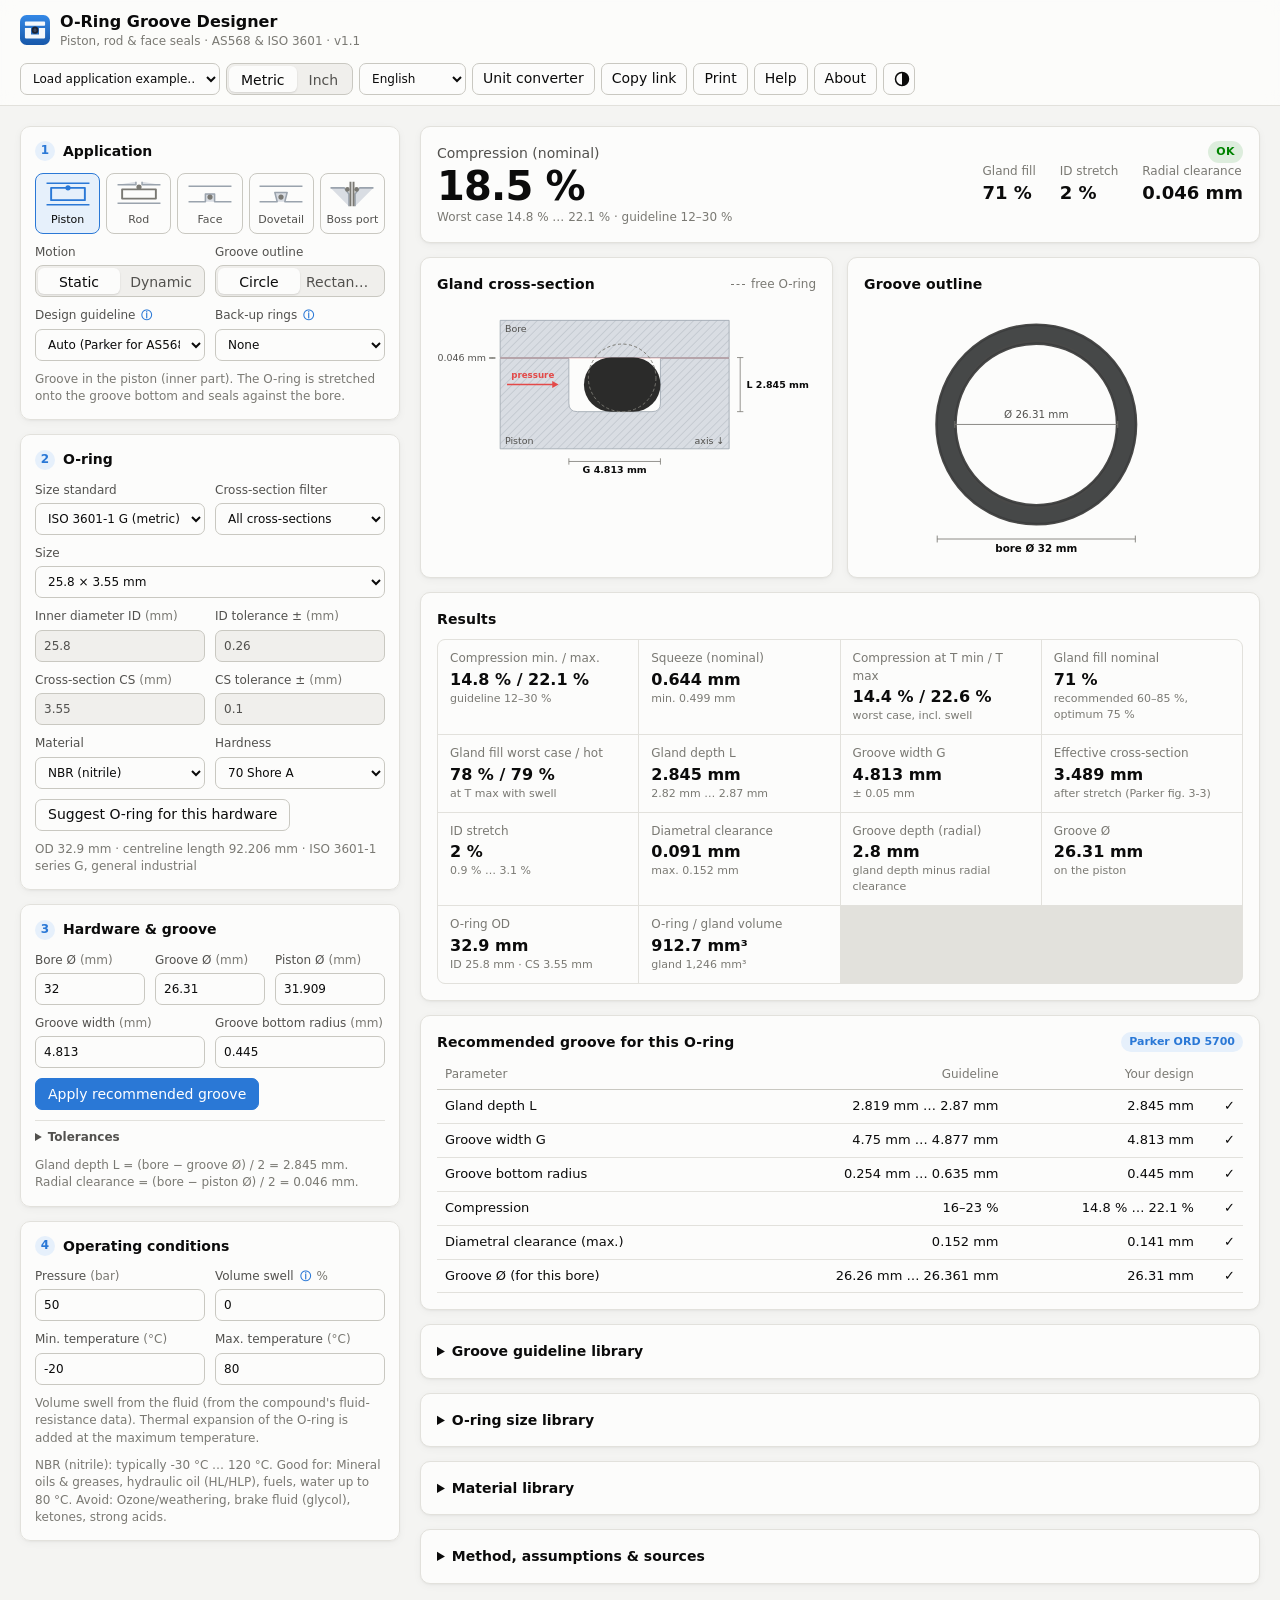
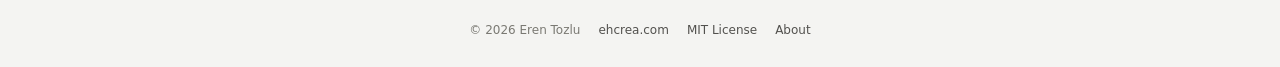
==== index.html @ 5b34cec0 "v1.1: dovetail grooves, boss ports, application examples, help - Dovetail grooves (circle or rounded" ====
<!doctype html>
<html lang="en">
<head>
  <meta charset="utf-8">
  <meta name="viewport" content="width=device-width, initial-scale=1">
  <title>O-Ring Groove Designer</title>
  <meta name="description" content="Design and check O-ring grooves (glands) for piston, rod and face seals: compression, gland fill, stretch and extrusion gap, with AS568 and ISO 3601 sizes and Parker / ERIKS public guidelines.">
  <link rel="icon" href="icons/favicon.svg" type="image/svg+xml">
  <link rel="icon" href="icons/favicon-32.png" sizes="32x32" type="image/png">
  <link rel="icon" href="icons/favicon-16.png" sizes="16x16" type="image/png">
  <link rel="apple-touch-icon" href="icons/apple-touch-icon.png" sizes="180x180">
  <link rel="manifest" href="manifest.webmanifest">
  <meta name="apple-mobile-web-app-capable" content="yes">
  <meta name="mobile-web-app-capable" content="yes">
  <meta name="apple-mobile-web-app-title" content="O-Ring">
  <meta name="apple-mobile-web-app-status-bar-style" content="default">
  <meta name="theme-color" content="#f4f4f2" media="(prefers-color-scheme: light)">
  <meta name="theme-color" content="#111110" media="(prefers-color-scheme: dark)">
  <link rel="stylesheet" href="css/style.css?v=19">
  <script>
    // Apply the saved theme before first paint to avoid a flash.
    try { const t = localStorage.getItem('oring.theme'); if (t === 'light' || t === 'dark') document.documentElement.setAttribute('data-theme', t); } catch (e) { /* storage unavailable */ }
  </script>
</head>
<body>
  <header class="topbar">
    <div class="brand">
      <img class="logo" src="icons/favicon.svg" alt="" width="30" height="30">
      <div>
        <h1>O-Ring Groove Designer</h1>
        <p class="subtitle">Piston, rod &amp; face seals · AS568 &amp; ISO 3601 · v1.1</p>
      </div>
    </div>
    <div class="toolbar">
      <label class="preset">
        <span class="sr-only">Application example</span>
        <select id="preset" aria-label="Application example">
          <option value="">Load application example…</option>
        </select>
      </label>
      <div class="seg" role="radiogroup" aria-label="Unit system" id="units">
        <button type="button" role="radio" data-units="SI" aria-checked="true">Metric</button>
        <button type="button" role="radio" data-units="IMP" aria-checked="false">Inch</button>
      </div>
      <label class="lang">
        <span class="sr-only">Language</span>
        <select id="lang" aria-label="Language"></select>
      </label>
      <button type="button" class="btn" id="converter-open" title="Open the unit converter">Unit converter</button>
      <button type="button" class="btn" id="share" title="Copy a link containing this design">Copy link</button>
      <button type="button" class="btn" id="print" title="Print this page">Print</button>
      <button type="button" class="btn" id="help-open" title="How to use this calculator">Help</button>
      <button type="button" class="btn" id="about-open" title="About this calculator">About</button>
      <button type="button" class="btn btn-icon" id="theme" title="Toggle light/dark theme" aria-label="Toggle theme">
        <svg width="16" height="16" viewBox="0 0 16 16" aria-hidden="true"><circle cx="8" cy="8" r="6.5" fill="none" stroke="currentColor" stroke-width="1.5"></circle><path d="M8 1.5a6.5 6.5 0 0 1 0 13z" fill="currentColor"></path></svg>
      </button>
    </div>
  </header>

  <main class="layout">
    <!-- ================= INPUTS ================= -->
    <form class="inputs" id="form" autocomplete="off" novalidate>
      <fieldset>
        <legend><span class="step">1</span>Application</legend>
        <div class="layout-picker five" role="radiogroup" aria-label="Seal type" id="type-picker">
          <button type="button" role="radio" data-type="piston" aria-checked="true">
            <svg viewBox="0 0 60 36" aria-hidden="true"><path class="metal" d="M2 4H58M2 32H58"/><path d="M8 10H52V26H8Z"/><circle class="ring" cx="30" cy="10" r="3.4"/></svg>
            <span>Piston</span>
          </button>
          <button type="button" role="radio" data-type="rod" aria-checked="false">
            <svg viewBox="0 0 60 36" aria-hidden="true"><path class="metal" d="M2 6H26V2M34 2V6H58M2 30H58"/><path d="M8 12H52V24H8Z"/><circle class="ring" cx="30" cy="9" r="3.4"/></svg>
            <span>Rod</span>
          </button>
          <button type="button" role="radio" data-type="face" aria-checked="false">
            <svg viewBox="0 0 60 36" aria-hidden="true"><path class="metal" d="M2 8H58M2 28H24V18H36V28H58"/><circle class="ring" cx="30" cy="22" r="3.4"/></svg>
            <span>Face</span>
          </button>
          <button type="button" role="radio" data-type="dovetail" aria-checked="false">
            <svg viewBox="0 0 60 36" aria-hidden="true"><path class="metal" d="M2 8H58M2 28H25L22 16H38L35 28H58"/><circle class="ring" cx="30" cy="22" r="3.4"/></svg>
            <span>Dovetail</span>
          </button>
          <button type="button" role="radio" data-type="boss" aria-checked="false">
            <svg viewBox="0 0 60 36" aria-hidden="true"><path class="metal" d="M2 10H20L26 18V34M58 10H40L34 18V34"/><path d="M28 2V34M32 2V34"/><circle class="ring" cx="24" cy="12" r="3"/><circle class="ring" cx="36" cy="12" r="3"/></svg>
            <span>Boss port</span>
          </button>
        </div>
        <div class="grid2">
          <div data-show="radial">
            <div class="mini-label">Motion</div>
            <div class="seg seg-wide" role="radiogroup" aria-label="Motion" id="motion">
              <button type="button" role="radio" data-motion="static" aria-checked="true">Static</button>
              <button type="button" role="radio" data-motion="dynamic" aria-checked="false">Dynamic</button>
            </div>
          </div>
          <div data-show="face">
            <div class="mini-label">Pressure from</div>
            <div class="seg seg-wide" role="radiogroup" aria-label="Pressure direction" id="pdir">
              <button type="button" role="radio" data-pdir="internal" aria-checked="true">Inside</button>
              <button type="button" role="radio" data-pdir="external" aria-checked="false">Outside</button>
            </div>
          </div>
          <div data-show="radial face dovetail">
            <div class="mini-label">Groove outline</div>
            <div class="seg seg-wide" role="radiogroup" aria-label="Groove outline" id="shape">
              <button type="button" role="radio" data-shape="circle" aria-checked="true">Circle</button>
              <button type="button" role="radio" data-shape="rect" aria-checked="false">Rectangle (R)</button>
            </div>
          </div>
        </div>
        <div class="grid2" data-show="radial face dovetail">
          <label><span class="lt">Design guideline <span class="tip" tabindex="0" title="Auto uses Parker's inch tables for AS568 cross-sections and ERIKS' metric tables for other cross-sections.">ⓘ</span></span>
            <select data-key="source">
              <option value="auto">Auto (Parker for AS568, ERIKS for metric)</option>
              <option value="parker">Parker (ORD 5700)</option>
              <option value="eriks">ERIKS (technical handbook)</option>
            </select>
          </label>
          <label data-show="face">Medium
            <select data-key="medium">
              <option value="liquid">Liquid</option>
              <option value="gas">Gas / vacuum</option>
            </select>
          </label>
          <label data-show="radial"><span class="lt">Back-up rings <span class="tip" tabindex="0" title="Hard rings (PTFE or 90 Shore A) beside the O-ring that close the extrusion gap. Needed at high pressure; they make the groove wider.">ⓘ</span></span>
            <select data-key="backups" data-q="int">
              <option value="0">None</option>
              <option value="1">One</option>
              <option value="2">Two</option>
            </select>
          </label>
        </div>
        <p class="hint" id="type-hint"></p>
      </fieldset>

      <fieldset>
        <legend><span class="step">2</span>O-ring</legend>
        <div class="grid2">
          <label>Size standard
            <select data-key="series" id="series">
              <option value="AS568">AS568 (inch)</option>
              <option value="ISO3601">ISO 3601-1 G (metric)</option>
              <option value="BOSS">AS568 boss seals (-9xx)</option>
              <option value="custom">Custom size</option>
            </select>
          </label>
          <label data-show="standard">Cross-section filter
            <select id="cs-filter"></select>
          </label>
        </div>
        <label data-show="standard">Size
          <select id="size"></select>
        </label>
        <div class="grid2">
          <label>Inner diameter ID <span class="u" data-unit="length"></span><input type="number" step="any" min="0" data-ring="id" data-q="length"></label>
          <label>ID tolerance ± <span class="u" data-unit="length"></span><input type="number" step="any" min="0" data-ring="idTol" data-q="length"></label>
          <label>Cross-section CS <span class="u" data-unit="length"></span><input type="number" step="any" min="0" data-ring="cs" data-q="length"></label>
          <label>CS tolerance ± <span class="u" data-unit="length"></span><input type="number" step="any" min="0" data-ring="csTol" data-q="length"></label>
        </div>
        <div class="grid2">
          <label>Material
            <select data-key="material" id="material"></select>
          </label>
          <label>Hardness
            <select data-key="hardness" data-q="int">
              <option value="70">70 Shore A</option>
              <option value="75">75 Shore A</option>
              <option value="80">80 Shore A</option>
              <option value="90">90 Shore A</option>
            </select>
          </label>
        </div>
        <button type="button" class="btn" id="suggest" data-show="radial face dovetail" title="Pick the standard O-ring that best fits the main hardware dimension, then size the groove for it">Suggest O-ring for this hardware</button>
        <p class="hint" id="ring-hint"></p>
      </fieldset>

      <fieldset>
        <legend><span class="step">3</span>Hardware &amp; groove</legend>
        <div class="grid3" data-show="piston-circle">
          <label>Bore Ø <span class="u" data-unit="length"></span><input type="number" step="any" min="0" data-key="A" data-q="length"></label>
          <label>Groove Ø <span class="u" data-unit="length"></span><input type="number" step="any" min="0" data-key="B1" data-q="length"></label>
          <label>Piston Ø <span class="u" data-unit="length"></span><input type="number" step="any" min="0" data-key="C" data-q="length"></label>
        </div>
        <div class="grid3" data-show="rod-circle">
          <label>Rod Ø <span class="u" data-unit="length"></span><input type="number" step="any" min="0" data-key="B" data-q="length"></label>
          <label>Groove Ø <span class="u" data-unit="length"></span><input type="number" step="any" min="0" data-key="A1" data-q="length"></label>
          <label>Housing bore Ø <span class="u" data-unit="length"></span><input type="number" step="any" min="0" data-key="D" data-q="length"></label>
        </div>
        <div data-show="radial-rect">
          <div class="grid3">
            <label><span id="contour-label">Bore length</span> <span class="u" data-unit="length"></span><input type="number" step="any" min="0" data-key="Lc" data-q="length"></label>
            <label><span id="contour-label-w">Bore width</span> <span class="u" data-unit="length"></span><input type="number" step="any" min="0" data-key="Wc" data-q="length"></label>
            <label>Corner radius <span class="u" data-unit="length"></span><input type="number" step="any" min="0" data-key="Rc" data-q="length"></label>
          </div>
          <div class="grid2">
            <label>Gland depth <span class="u" data-unit="length"></span><input type="number" step="any" min="0" data-key="depth" data-q="length"></label>
            <label>Diametral clearance <span class="u" data-unit="length"></span><input type="number" step="any" min="0" data-key="E" data-q="length"></label>
          </div>
        </div>
        <div data-show="dovetail">
          <div class="grid3" data-show="dovetail-circle">
            <label>Groove mean Ø <span class="u" data-unit="length"></span><input type="number" step="any" min="0" data-key="Dm" data-q="length"></label>
          </div>
          <div class="grid3" data-show="dovetail-rect">
            <label>Centreline length <span class="u" data-unit="length"></span><input type="number" step="any" min="0" data-key="Lm" data-q="length"></label>
            <label>Centreline width <span class="u" data-unit="length"></span><input type="number" step="any" min="0" data-key="Wm" data-q="length"></label>
            <label>Centreline corner radius <span class="u" data-unit="length"></span><input type="number" step="any" min="0" data-key="Rm" data-q="length"></label>
          </div>
          <div class="grid2">
            <label><span class="lt">Undercut angle <span class="tip" tabindex="0" title="Side wall angle measured from the vertical. Parker uses 24° (walls at 66° to the groove bottom); ERIKS lists 23–32° depending on the cross-section.">ⓘ</span></span> <span class="u">(°)</span><input type="number" step="any" min="0" max="45" data-key="angle" data-q="num"></label>
          </div>
        </div>
        <div data-show="boss">
          <div class="grid2">
            <label>Fitting undercut Ø F <span class="u" data-unit="length"></span><input type="number" step="any" min="0" data-key="F" data-q="length"></label>
          </div>
          <p class="hint">The O-ring sits on the undercut of the fitting and is squeezed into the conical seat of the port. Select the size by tube OD in the O-ring section; the port and fitting dimensions are listed in the results.</p>
        </div>
        <div data-show="axial">
          <div class="grid3" data-show="face-circle">
            <label>Groove outer Ø <span class="u" data-unit="length"></span><input type="number" step="any" min="0" data-key="Do" data-q="length"></label>
          </div>
          <div class="grid3" data-show="face-rect">
            <label>Outer length <span class="u" data-unit="length"></span><input type="number" step="any" min="0" data-key="Lo" data-q="length"></label>
            <label>Outer width <span class="u" data-unit="length"></span><input type="number" step="any" min="0" data-key="Wo" data-q="length"></label>
            <label>Outer corner radius <span class="u" data-unit="length"></span><input type="number" step="any" min="0" data-key="Ro" data-q="length"></label>
          </div>
          <div class="grid2">
            <label>Groove depth <span class="u" data-unit="length"></span><input type="number" step="any" min="0" data-key="h" data-q="length"></label>
            <label><span class="lt">Flange gap <span class="tip" tabindex="0" title="Gap between the flange faces after assembly. Keep 0 (metal-to-metal contact) where possible; any gap adds to the gland depth and is an extrusion path.">ⓘ</span></span> <span class="u" data-unit="length"></span><input type="number" step="any" min="0" data-key="gap" data-q="length"></label>
          </div>
        </div>
        <div class="grid2" data-show="radial face dovetail">
          <label><span id="g-label">Groove width</span> <span class="u" data-unit="length"></span><input type="number" step="any" min="0" data-key="G" data-q="length"></label>
          <label>Groove bottom radius <span class="u" data-unit="length"></span><input type="number" step="any" min="0" data-key="r" data-q="length"></label>
        </div>
        <button type="button" class="btn btn-primary" id="apply-rec" title="Set gland depth, groove width and clearance from the guideline for the selected O-ring">Apply recommended groove</button>
        <details class="sub" data-show="radial face dovetail">
          <summary>Tolerances</summary>
          <div class="grid3">
            <label>Diameters ± <span class="u" data-unit="length"></span><input type="number" step="any" min="0" data-key="tolD" data-q="length"></label>
            <label>Depth ± <span class="u" data-unit="length"></span><input type="number" step="any" min="0" data-key="tolH" data-q="length"></label>
            <label>Width ± <span class="u" data-unit="length"></span><input type="number" step="any" min="0" data-key="tolG" data-q="length"></label>
          </div>
          <label class="check" data-show="radial"><input type="checkbox" data-key="ecc"> Include full eccentricity (parts offset by the radial clearance) <span class="tip" tabindex="0" title="Without guide rings the inner part can shift to one side. Then the gland is deeper by the radial clearance on that side, which lowers the minimum compression.">ⓘ</span></label>
          <p class="hint">Each diameter of the gland is taken as nominal ± the diameter tolerance; the depth tolerance applies to the face groove depth and to rectangular radial glands.</p>
        </details>
        <p class="hint" id="hw-hint"></p>
      </fieldset>

      <fieldset>
        <legend><span class="step">4</span>Operating conditions</legend>
        <div class="grid2">
          <label>Pressure <span class="u" data-unit="pressure"></span><input type="number" step="any" min="0" data-key="pressure" data-q="pressure"></label>
          <label><span class="lt">Volume swell <span class="tip" tabindex="0" title="Change in O-ring volume from the fluid, from the compound's fluid-resistance data (e.g. +5 % in mineral oil). Negative values are shrinkage.">ⓘ</span></span> <span class="u">%</span><input type="number" step="any" data-key="swell" data-q="num"></label>
          <label>Min. temperature <span class="u" data-unit="temp"></span><input type="number" step="any" data-key="tMin" data-q="temp"></label>
          <label>Max. temperature <span class="u" data-unit="temp"></span><input type="number" step="any" data-key="tMax" data-q="temp"></label>
        </div>
        <p class="hint">Volume swell from the fluid (from the compound's fluid-resistance data). Thermal expansion of the O-ring is added at the maximum temperature.</p>
        <p class="hint" id="mat-hint"></p>
      </fieldset>
    </form>

    <!-- ================= RESULTS ================= -->
    <section class="results" aria-live="polite">
      <div class="card hero" id="hero">
        <div class="hero-main">
          <div class="hero-label" id="hero-label">Compression (nominal)</div>
          <div class="hero-value" id="hero-value">—</div>
          <div class="hero-sub" id="hero-sub"></div>
        </div>
        <dl class="hero-side" id="hero-side"></dl>
        <div class="status-chip" id="status-chip"></div>
      </div>

      <div class="card issues" id="issues" hidden></div>

      <div class="grid-cards">
        <div class="card">
          <div class="card-head"><h2>Gland cross-section</h2><span class="legend-key"><i class="k-free"></i>free O-ring</span></div>
          <div class="drawing" id="section"></div>
        </div>
        <div class="card" id="plan-card">
          <div class="card-head"><h2>Groove outline</h2></div>
          <div class="drawing" id="plan"></div>
        </div>
      </div>

      <div class="card">
        <h2>Results</h2>
        <div class="metrics" id="metrics"></div>
      </div>

      <div class="card">
        <div class="card-head">
          <h2 id="rec-title">Recommended groove for this O-ring</h2>
          <span class="badge" id="rec-source"></span>
        </div>
        <div class="table-wrap" id="rec-table"></div>
      </div>

      <details class="card lib" id="lib-guide">
        <summary>Groove guideline library</summary>
        <p class="card-note" id="guide-note"></p>
        <div class="table-wrap" id="guide-table"></div>
      </details>

      <details class="card lib" id="lib-sizes">
        <summary>O-ring size library</summary>
        <div class="lib-tools">
          <select id="lib-series" aria-label="Size standard">
            <option value="AS568">AS568 (inch)</option>
            <option value="ISO3601">ISO 3601-1 G (metric)</option>
          </select>
          <input type="search" id="lib-search" placeholder="Search ID, CS or dash no." aria-label="Search sizes">
        </div>
        <p class="card-note">Click a row to use that O-ring.</p>
        <div class="table-wrap lib-scroll" id="size-table"></div>
      </details>

      <details class="card lib" id="lib-mat">
        <summary>Material library</summary>
        <p class="card-note">Typical values for general-purpose compounds. Always check the data sheet of the actual compound and its fluid compatibility.</p>
        <div class="table-wrap" id="mat-table"></div>
      </details>

      <details class="card notes">
        <summary>Method, assumptions &amp; sources</summary>
        <div class="notes-body" data-i18n-html="notes"></div>
      </details>
    </section>
  </main>

  <footer class="site-footer">
    <span>© 2026 Eren Tozlu</span>
    <a href="https://ehcrea.com" target="_blank" rel="noopener">ehcrea.com</a>
    <a href="https://github.com/ehcrea/o-ring-groove-designer/blob/main/LICENSE" target="_blank" rel="noopener">MIT License</a>
    <a href="#about" id="about-link">About</a>
  </footer>

  <dialog class="about" id="about" aria-labelledby="about-title">
    <form method="dialog"><button class="btn btn-icon about-close" title="Close" aria-label="Close">✕</button></form>
    <div data-i18n-html="about"></div>
  </dialog>

  <dialog class="about help" id="help" aria-labelledby="help-title">
    <form method="dialog"><button class="btn btn-icon about-close" title="Close" aria-label="Close">✕</button></form>
    <div data-i18n-html="help"></div>
  </dialog>

  <dialog class="about converter" id="converter" aria-labelledby="conv-title">
    <form method="dialog"><button class="btn btn-icon about-close" title="Close" aria-label="Close">✕</button></form>
    <h2 id="conv-title">Unit converter</h2>
    <div class="seg seg-wide conv-tabs" role="radiogroup" aria-label="Quantity" id="conv-family">
      <button type="button" role="radio" data-family="length" aria-checked="true">Length</button>
      <button type="button" role="radio" data-family="pressure" aria-checked="false">Pressure</button>
      <button type="button" role="radio" data-family="temp" aria-checked="false">Temperature</button>
      <button type="button" role="radio" data-family="force" aria-checked="false">Force</button>
      <button type="button" role="radio" data-family="area" aria-checked="false">Area</button>
      <button type="button" role="radio" data-family="volume" aria-checked="false">Volume</button>
    </div>
    <p class="hint">Type in any field; the others update.</p>
    <div class="conv-grid" id="conv-fields"></div>
    <p class="hint" id="conv-frac"></p>
  </dialog>

  <div class="toast" id="toast" role="status" hidden></div>

  <script src="js/units.js?v=19"></script>
  <script src="js/i18n.js?v=19"></script>
  <script src="js/data.js?v=19"></script>
  <script src="js/calc.js?v=19"></script>
  <script src="js/presets.js?v=19"></script>
  <script src="js/drawing.js?v=19"></script>
  <script src="js/app.js?v=19"></script>
</body>
</html>
---- css/style.css ----
:root {
  color-scheme: light;
  --bg: #f4f4f2;
  --surface: #fcfcfb;
  --surface-2: #f0efec;
  --border: #e2e1dc;
  --border-strong: #c9c8c1;
  --text: #0b0b0b;
  --text-2: #52514e;
  --text-3: #7a7973;
  --accent: #2a78d6;
  --accent-ink: #ffffff;
  --accent-soft: #e6f0fb;
  --metal: #d9dde3;
  --metal-edge: #9aa3ad;
  --rubber: #2b2b2a;
  --grid: #ebeae6;
  --s1: #2a78d6; --s2: #eb6834; --s3: #1baf7a; --s4: #eda100; --s5: #e87ba4;
  --cold: #2a78d6; --hot: #e34948;
  --ok: #008300; --warn: #b26b00; --err: #c62828; --info: #2a78d6;
  --warn-bg: #fff6e5; --err-bg: #fdecec; --info-bg: #eef4fc;
  --radius: 10px;
  --shadow: 0 1px 2px rgba(0,0,0,.04), 0 2px 8px rgba(0,0,0,.04);
  --mono: ui-monospace, SFMono-Regular, Menlo, Consolas, monospace;
}
@media (prefers-color-scheme: dark) {
  :root:not([data-theme="light"]) {
    color-scheme: dark;
    --bg: #111110; --surface: #1a1a19; --surface-2: #232321; --border: #2e2e2c; --border-strong: #45453f;
    --text: #f0efec; --text-2: #c3c2b7; --text-3: #8f8e86;
    --accent: #3987e5; --accent-soft: #1d2b3d;
    --metal: #3a3f46; --metal-edge: #6b7480; --rubber: #d7d6d0; --grid: #2a2a28;
    --s1: #3987e5; --s2: #d95926; --s3: #199e70; --s4: #c98500; --s5: #d55181;
    --cold: #3987e5; --hot: #e66767;
    --ok: #3fae3f; --warn: #e0a030; --err: #f07070; --info: #6aa8f0;
    --warn-bg: #2d2412; --err-bg: #331a1a; --info-bg: #17222f;
    --shadow: none;
  }
}
:root[data-theme="dark"] {
  color-scheme: dark;
  --bg: #111110; --surface: #1a1a19; --surface-2: #232321; --border: #2e2e2c; --border-strong: #45453f;
  --text: #f0efec; --text-2: #c3c2b7; --text-3: #8f8e86;
  --accent: #3987e5; --accent-soft: #1d2b3d;
  --metal: #3a3f46; --metal-edge: #6b7480; --rubber: #d7d6d0; --grid: #2a2a28;
  --s1: #3987e5; --s2: #d95926; --s3: #199e70; --s4: #c98500; --s5: #d55181;
  --cold: #3987e5; --hot: #e66767;
  --ok: #3fae3f; --warn: #e0a030; --err: #f07070; --info: #6aa8f0;
  --warn-bg: #2d2412; --err-bg: #331a1a; --info-bg: #17222f;
  --shadow: none;
}

* { box-sizing: border-box; }
html, body { margin: 0; }
body {
  background: var(--bg); color: var(--text);
  font: 14px/1.45 system-ui, -apple-system, "Segoe UI", Roboto, Helvetica, Arial, sans-serif;
  -webkit-font-smoothing: antialiased;
}
h1, h2 { margin: 0; font-weight: 600; }
h2 { font-size: 14px; letter-spacing: .01em; }
.sr-only { position: absolute; width: 1px; height: 1px; overflow: hidden; clip: rect(0 0 0 0); }

/* ---------- Top bar ---------- */
.topbar {
  position: sticky; top: 0; z-index: 10;
  display: flex; flex-wrap: wrap; gap: 12px; align-items: center; justify-content: space-between;
  padding: 10px 20px; background: color-mix(in srgb, var(--surface) 92%, transparent);
  backdrop-filter: blur(8px); border-bottom: 1px solid var(--border);
}
.brand { display: flex; align-items: center; gap: 10px; }
.logo { width: 30px; height: 30px; flex: none; }
.logo rect { fill: var(--accent); }
.logo path { stroke: var(--accent-ink); stroke-width: 2; fill: none; stroke-linecap: round; }
h1 { font-size: 16px; }
.subtitle { margin: 0; color: var(--text-3); font-size: 12px; }
.toolbar { display: flex; flex-wrap: wrap; gap: 8px; align-items: center; }

select, input[type="number"] {
  font: inherit; color: var(--text); background: var(--surface);
  border: 1px solid var(--border-strong); border-radius: 7px;
  padding: 6px 8px; width: 100%; min-width: 0; height: 32px;
}
input[type="number"] { font-variant-numeric: tabular-nums; }
select:focus-visible, input:focus-visible, button:focus-visible { outline: 2px solid var(--accent); outline-offset: 1px; }
input:invalid, input.bad { border-color: var(--err); }
.lang select { width: auto; }

.btn {
  font: inherit; font-weight: 500; height: 32px; padding: 0 12px; border-radius: 7px; cursor: pointer;
  border: 1px solid var(--border-strong); background: var(--surface); color: var(--text);
}
.btn:hover { background: var(--surface-2); }
.btn-primary { background: var(--accent); border-color: var(--accent); color: var(--accent-ink); }
.btn-primary:hover { background: var(--accent); filter: brightness(1.08); }
.btn:disabled { opacity: .6; cursor: progress; }
.btn-icon { width: 32px; padding: 0; display: inline-grid; place-items: center; }

.seg { display: inline-flex; border: 1px solid var(--border-strong); border-radius: 8px; padding: 2px; background: var(--surface-2); }
.seg button {
  font: inherit; font-weight: 500; border: 0; background: transparent; color: var(--text-2);
  padding: 4px 12px; border-radius: 6px; cursor: pointer; height: 26px;
}
.seg button[aria-checked="true"] { background: var(--surface); color: var(--text); box-shadow: 0 1px 2px rgba(0,0,0,.12); }
.seg-wide { display: flex; margin-bottom: 10px; }
.seg-wide button { flex: 1; white-space: nowrap; padding: 4px 6px; min-width: 0; overflow: hidden; text-overflow: ellipsis; }

/* ---------- Layout ---------- */
.layout {
  display: grid; grid-template-columns: minmax(300px, 380px) minmax(0, 1fr); gap: 20px;
  padding: 20px; max-width: 1440px; margin: 0 auto;
}
.inputs { display: flex; flex-direction: column; gap: 14px; }
fieldset {
  margin: 0; padding: 14px; border: 1px solid var(--border); border-radius: var(--radius);
  background: var(--surface); box-shadow: var(--shadow); display: flex; flex-direction: column; gap: 10px;
}
legend { font-weight: 600; padding: 0 6px; margin-left: -6px; display: flex; align-items: center; gap: 8px; float: left; width: 100%; margin-bottom: 2px; }
legend + * { clear: both; }
.step {
  display: inline-grid; place-items: center; width: 20px; height: 20px; border-radius: 50%;
  background: var(--accent-soft); color: var(--accent); font-size: 12px; font-weight: 700;
}
label { display: grid; grid-template-columns: auto 1fr; align-content: start; column-gap: 4px; row-gap: 4px; font-size: 12px; color: var(--text-2); font-weight: 500; }
label > input, label > select { grid-column: 1 / -1; }
label .u { color: var(--text-3); font-weight: 400; }
label.check { display: flex; flex-direction: row; align-items: center; gap: 8px; align-self: end; height: 32px; }
label.check input { width: 16px; height: 16px; accent-color: var(--accent); }
.grid2 { display: grid; grid-template-columns: 1fr 1fr; gap: 10px; }
.grid3 { display: grid; grid-template-columns: 1fr 1fr 1fr; gap: 10px; }
.hint { margin: 0; font-size: 12px; color: var(--text-3); }
.hint:empty { display: none; }
[hidden] { display: none !important; }

.layout-picker { display: grid; grid-template-columns: repeat(3, 1fr); gap: 8px; }
.layout-picker button {
  font: inherit; font-size: 12px; font-weight: 500; color: var(--text-2);
  display: flex; flex-direction: column; align-items: center; gap: 4px; padding: 8px 4px 6px;
  border: 1px solid var(--border-strong); border-radius: 8px; background: var(--surface); cursor: pointer;
}
.layout-picker svg { width: 60px; height: 36px; }
.layout-picker path { fill: none; stroke: var(--text-3); stroke-width: 2.5; stroke-linejoin: round; }
.layout-picker path.metal { stroke-width: 2; }
.layout-picker .ring { fill: var(--text-3); stroke: none; }
.layout-picker .ring-path { display: none; }
.layout-picker button[aria-checked="true"] { border-color: var(--accent); background: var(--accent-soft); color: var(--text); }
.layout-picker button[aria-checked="true"] path { stroke: var(--accent); }
.layout-picker button[aria-checked="true"] .ring { fill: var(--accent); }

/* ---------- Results ---------- */
.results { display: flex; flex-direction: column; gap: 14px; min-width: 0; }
.card {
  background: var(--surface); border: 1px solid var(--border); border-radius: var(--radius);
  padding: 16px; box-shadow: var(--shadow); min-width: 0;
}
.card > h2 { margin-bottom: 10px; }
.card-head { display: flex; justify-content: space-between; align-items: center; gap: 10px; flex-wrap: wrap; margin-bottom: 8px; }
.card-note { margin: -4px 0 10px; color: var(--text-3); font-size: 12px; }
.grid-cards { display: grid; grid-template-columns: repeat(auto-fit, minmax(320px, 1fr)); gap: 14px; }

.hero { display: flex; gap: 20px; align-items: center; justify-content: space-between; flex-wrap: wrap; }
.hero-label { color: var(--text-2); font-weight: 500; }
.hero-value { font-size: 40px; font-weight: 650; letter-spacing: -.02em; font-variant-numeric: tabular-nums; line-height: 1.15; }
.hero-sub { color: var(--text-3); font-size: 12px; }
.hero-side { display: grid; grid-template-columns: repeat(3, auto); gap: 4px 24px; margin: 0; }
.hero-side div { display: flex; flex-direction: column; }
.hero-side dt { color: var(--text-3); font-size: 12px; }
.hero-side dd { margin: 0; font-size: 18px; font-weight: 600; font-variant-numeric: tabular-nums; }
.hero.invalid .hero-value { color: var(--text-3); }

/* Source results table */
.table-wrap { overflow-x: auto; }
table.data { width: 100%; border-collapse: collapse; font-size: 13px; font-variant-numeric: tabular-nums; }
table.data th { text-align: right; font-weight: 500; color: var(--text-3); font-size: 12px; padding: 6px 8px; border-bottom: 1px solid var(--border-strong); white-space: nowrap; }
table.data td { text-align: right; padding: 7px 8px; border-bottom: 1px solid var(--border); white-space: nowrap; }
table.data th:first-child, table.data td:first-child { text-align: left; }
table.data td.strong { font-weight: 600; }
.status { font-weight: 600; }
.status.ok { color: var(--ok); }
.status.over { color: var(--err); }

.issues { display: flex; flex-direction: column; gap: 6px; padding: 12px; }
.issue { display: flex; gap: 8px; align-items: flex-start; padding: 7px 10px; border-radius: 7px; font-size: 13px; }
.issue .tag { flex: none; font-size: 11px; font-weight: 700; text-transform: uppercase; letter-spacing: .04em; padding-top: 1px; min-width: 44px; }
.issue.error { background: var(--err-bg); } .issue.error .tag { color: var(--err); }
.issue.warn { background: var(--warn-bg); } .issue.warn .tag { color: var(--warn); }
.issue.info { background: var(--info-bg); } .issue.info .tag { color: var(--info); }

.section-wrap { margin-top: 10px; border-top: 1px solid var(--border); padding-top: 8px; }
.section-title { font-size: 12px; color: var(--text-3); margin-bottom: 4px; }
.section svg { max-height: 150px; }
.temp-legend { display: flex; align-items: center; gap: 8px; font-size: 12px; color: var(--text-2); font-variant-numeric: tabular-nums; }
.map-wrap { position: relative; }
.map-wrap svg { display: block; width: 100%; height: auto; max-height: 460px; }
.temp-legend .ramp { width: 120px; height: 8px; border-radius: 4px; background: linear-gradient(90deg, var(--cold), var(--hot)); }

.metrics { display: grid; grid-template-columns: repeat(auto-fill, minmax(170px, 1fr)); gap: 1px; background: var(--border); border: 1px solid var(--border); border-radius: 8px; overflow: hidden; }
.metric { background: var(--surface); padding: 10px 12px; }
.metric .k { font-size: 12px; color: var(--text-3); }
.metric .v { font-size: 16px; font-weight: 600; font-variant-numeric: tabular-nums; }
.metric .s { font-size: 11px; color: var(--text-3); }

.notes summary { cursor: pointer; font-weight: 600; }
.notes-body { color: var(--text-2); font-size: 13px; }
.notes-body ul { padding-left: 18px; }
.notes-body li { margin-bottom: 6px; }

.toast {
  position: fixed; bottom: 20px; left: 50%; transform: translateX(-50%);
  background: var(--text); color: var(--bg); padding: 8px 14px; border-radius: 8px; font-size: 13px; z-index: 20;
}

@media (max-width: 1000px) {
  .layout { grid-template-columns: 1fr; padding: 16px; }
  .inputs { order: 0; }
}
@media (max-width: 640px) {
  .grid4 { grid-template-columns: 1fr 1fr; }
  .topbar { padding: 10px 16px; position: static; }
  .grid-cards { grid-template-columns: 1fr; }
  .hero-value { font-size: 32px; }
  .hero-side { grid-template-columns: repeat(2, auto); }
  .grid3 { grid-template-columns: 1fr 1fr; }
  .toolbar { width: 100%; }
}

@media print {
  .topbar .toolbar, .toast, .site-footer, .about, .lib-tools, #suggest, #apply-rec, .tip { display: none; }
  .topbar { position: static; }
  body { background: #fff; }
  .layout { grid-template-columns: 300px 1fr; padding: 0; gap: 12px; }
  .card, fieldset { box-shadow: none; break-inside: avoid; }
  .notes { display: block; }
  .notes[open] summary ~ *, .notes summary ~ * { display: block; }
}
/* Footer and About dialog */
.site-footer { display: flex; flex-wrap: wrap; justify-content: center; gap: 6px 18px; padding: 18px 16px 28px; color: var(--text-3); font-size: 12px; }
.site-footer a { color: var(--text-2); text-decoration: none; }
.site-footer a:hover { color: var(--accent); text-decoration: underline; }
.about { width: min(520px, calc(100vw - 32px)); padding: 22px 24px 18px; border: 1px solid var(--border); border-radius: var(--radius); background: var(--surface); color: var(--text); box-shadow: 0 20px 60px rgba(0, 0, 0, 0.25); }
.about::backdrop { background: rgba(0, 0, 0, 0.4); }
.about-close { position: absolute; top: 12px; right: 12px; }
.about-head { display: flex; align-items: center; gap: 12px; margin-bottom: 12px; padding-right: 36px; }
.about-head img { width: 44px; height: 44px; border-radius: 10px; }
.about h2 { margin: 0; font-size: 18px; }
.about-head p { margin: 2px 0 0; color: var(--text-3); font-size: 12px; }
.about p { line-height: 1.55; margin: 0 0 10px; }
.about a { color: var(--accent); }
.about .about-meta { margin: 14px 0 0; padding-top: 10px; border-top: 1px solid var(--border); color: var(--text-3); font-size: 12px; }

/* ---------- O-ring designer additions ---------- */
.mini-label { font-size: 12px; color: var(--text-2); font-weight: 500; margin-bottom: 4px; }
.grid2 > div > .seg-wide { margin-bottom: 0; }
fieldset > .btn { align-self: flex-start; }
input[type="number"]:disabled { color: var(--text-2); background: var(--surface-2); }
details.sub { border-top: 1px solid var(--border); padding-top: 8px; display: flex; flex-direction: column; gap: 10px; }
details.sub summary { cursor: pointer; font-size: 12px; font-weight: 600; color: var(--text-2); }
details.sub[open] { gap: 10px; }
details.sub > * + * { margin-top: 10px; }
label.check { height: auto; font-weight: 500; }

.hero { position: relative; }
.status-chip { position: absolute; top: 14px; right: 16px; font-size: 11px; font-weight: 700; text-transform: uppercase; letter-spacing: .04em; padding: 3px 8px; border-radius: 99px; }
.status-chip.ok { color: var(--ok); background: color-mix(in srgb, var(--ok) 12%, transparent); }
.status-chip.warn { color: var(--warn); background: var(--warn-bg); }
.status-chip.error { color: var(--err); background: var(--err-bg); }
.hero-main { padding-right: 70px; }
.hero-value.ok { color: var(--text); }
.hero-value.warn { color: var(--warn); }
.hero-value.error { color: var(--err); }

.drawing { display: flex; justify-content: center; }
.drawing svg { display: block; width: 100%; height: auto; max-height: 340px; }
.legend-key { font-size: 12px; color: var(--text-3); display: inline-flex; align-items: center; gap: 6px; }
.legend-key .k-free { width: 14px; height: 0; border-top: 1.5px dashed var(--text-3); }
svg .metal { fill: var(--metal); stroke: var(--metal-edge); stroke-width: 1; }
svg .hatch line { stroke: var(--metal-edge); stroke-width: .8; }
svg .oring { fill: var(--rubber); }
svg .oring-free { fill: none; stroke: var(--text-3); stroke-width: 1.2; stroke-dasharray: 4 3; }
svg .oring-line { fill: none; stroke: var(--rubber); }
svg .wall { fill: none; stroke: var(--metal-edge); stroke-width: 1.5; }
svg .groove-fill { fill: var(--accent-soft); stroke: none; }
svg .dim { stroke: var(--text-3); stroke-width: 1; fill: none; }
svg .dim-text { fill: var(--text-2); font-size: 12px; font-variant-numeric: tabular-nums; }
svg .dim-text.strong { fill: var(--text); font-weight: 600; }
svg .axis { stroke: var(--text-3); stroke-width: 1; stroke-dasharray: 10 3 2 3; }
svg .press { stroke: var(--hot); stroke-width: 2; fill: none; }
svg .press-head { fill: var(--hot); }
svg .press-text { fill: var(--hot); font-size: 11px; font-weight: 700; }
svg .gap-hl { fill: var(--hot); opacity: .35; }

.badge { font-size: 11px; font-weight: 600; color: var(--accent); background: var(--accent-soft); border-radius: 99px; padding: 2px 8px; }
table.data td.hl, table.data tr.hl td { background: var(--accent-soft); }
table.data tr.click { cursor: pointer; }
table.data tr.click:hover td { background: var(--surface-2); }
table.data td.left, table.data th.left { text-align: left; }
table.data td.wrap { white-space: normal; text-align: left; min-width: 180px; color: var(--text-2); font-size: 12px; }
.lib summary { cursor: pointer; font-weight: 600; }
.lib[open] summary { margin-bottom: 10px; }
.lib-tools { display: flex; gap: 8px; margin-bottom: 8px; flex-wrap: wrap; }
.lib-tools select { width: auto; }
.lib-tools input[type="search"] { font: inherit; color: var(--text); background: var(--surface); border: 1px solid var(--border-strong); border-radius: 7px; padding: 6px 8px; height: 32px; flex: 1; min-width: 160px; }
.lib-scroll { max-height: 420px; overflow-y: auto; }
.lib-scroll thead th { position: sticky; top: 0; background: var(--surface); }

.metric.warn .v { color: var(--warn); }
.metric.error .v { color: var(--err); }

.converter { width: min(560px, calc(100vw - 32px)); }
.converter h2 { margin-bottom: 12px; padding-right: 40px; }
.conv-tabs { flex-wrap: wrap; }
.conv-tabs button { flex: 1 0 auto; }
.conv-grid { display: grid; grid-template-columns: repeat(auto-fill, minmax(150px, 1fr)); gap: 10px; margin-top: 10px; }
.conv-grid label { grid-template-columns: 1fr; }

@media (max-width: 640px) {
  .status-chip { position: static; }
  .hero-main { padding-right: 0; }
  .layout-picker button span { font-size: 11px; }
}
@media print {
  .lib:not([open]) { display: none; }
}

/* Five seal types, tooltips, help */
.layout-picker.five { grid-template-columns: repeat(5, 1fr); gap: 6px; }
.layout-picker.five button { padding: 6px 2px 5px; font-size: 11px; }
.layout-picker.five svg { width: 46px; height: 28px; }
.lt { display: inline-flex; align-items: center; gap: 4px; }
.tip { display: inline-grid; place-items: center; width: 15px; height: 15px; border-radius: 50%; font-size: 11px; line-height: 1; color: var(--accent); cursor: help; font-weight: 600; }
.tip:hover, .tip:focus-visible { background: var(--accent-soft); outline: none; }
.help { width: min(680px, calc(100vw - 32px)); max-height: calc(100vh - 48px); overflow-y: auto; }
.help h3 { font-size: 14px; margin: 16px 0 6px; }
.help ol, .help ul { padding-left: 20px; margin: 0 0 10px; line-height: 1.55; }
.help li { margin-bottom: 4px; }
.help dl { display: grid; grid-template-columns: max-content 1fr; gap: 4px 14px; margin: 0 0 10px; }
.help dt { font-weight: 600; }
.help dd { margin: 0; color: var(--text-2); }
.help svg { display: block; width: 100%; max-width: 420px; height: auto; margin: 6px auto 4px; }
.help svg .metal { fill: var(--metal); stroke: var(--metal-edge); }
.help svg .oring { fill: var(--rubber); }
.help svg .dim { stroke: var(--text-3); fill: none; }
.help svg text { fill: var(--text-2); font-size: 12px; font-weight: 600; }
.toast { max-width: min(520px, calc(100vw - 32px)); text-align: center; }
@media (max-width: 640px) {
  .help dl { grid-template-columns: 1fr; }
  .help dd { margin-bottom: 6px; }
}
.preset select { width: auto; max-width: 200px; }
.toolbar { gap: 6px; }
.toolbar .btn { padding: 0 10px; }
@media (max-width: 640px) { .preset, .preset select { width: 100%; max-width: 100%; } }
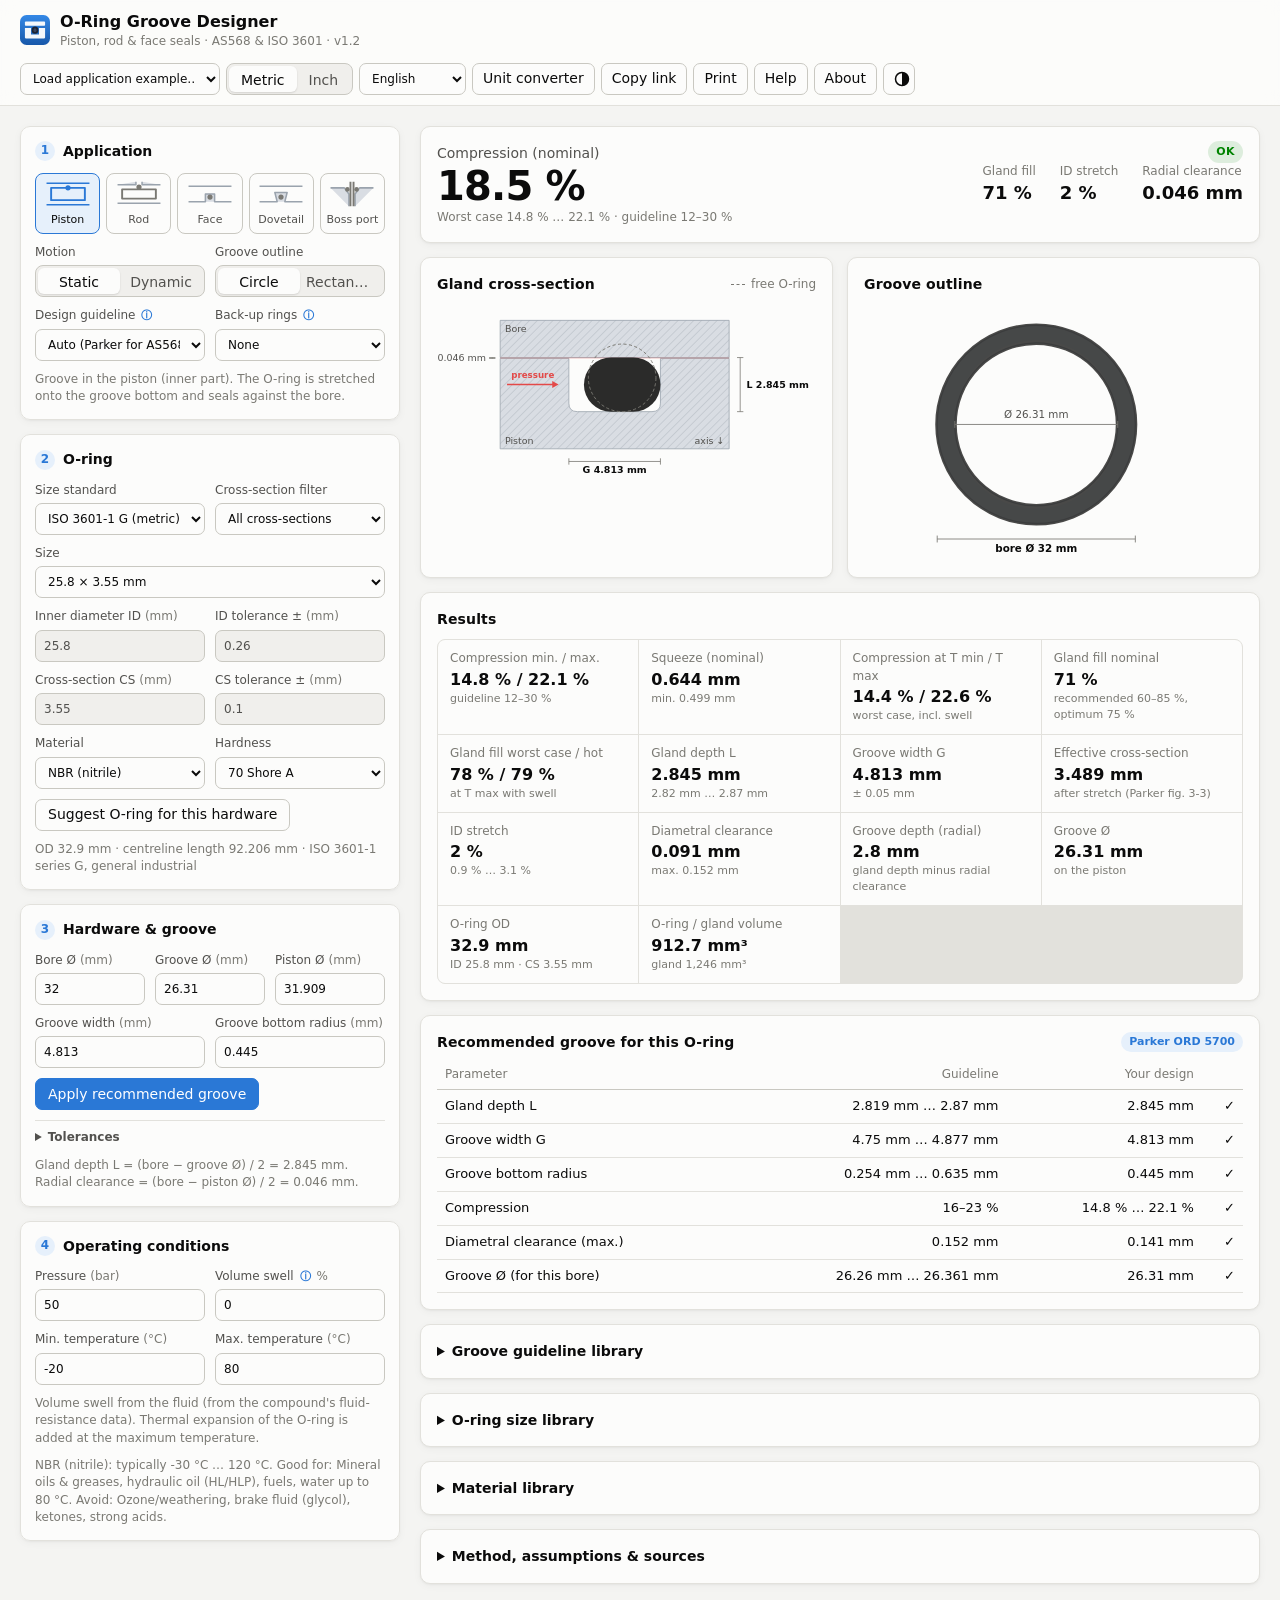
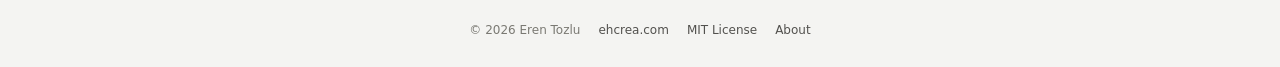
==== commit 2f3d0ab6: "v1.2: Spanish translation Spanish (es-ES) as fifth language: interface, design checks, examples, mat" ====
--- a/index.html
+++ b/index.html
@@ -16,7 +16,7 @@
   <meta name="apple-mobile-web-app-status-bar-style" content="default">
   <meta name="theme-color" content="#f4f4f2" media="(prefers-color-scheme: light)">
   <meta name="theme-color" content="#111110" media="(prefers-color-scheme: dark)">
-  <link rel="stylesheet" href="css/style.css?v=19">
+  <link rel="stylesheet" href="css/style.css?v=20">
   <script>
     // Apply the saved theme before first paint to avoid a flash.
     try { const t = localStorage.getItem('oring.theme'); if (t === 'light' || t === 'dark') document.documentElement.setAttribute('data-theme', t); } catch (e) { /* storage unavailable */ }
@@ -28,7 +28,7 @@
       <img class="logo" src="icons/favicon.svg" alt="" width="30" height="30">
       <div>
         <h1>O-Ring Groove Designer</h1>
-        <p class="subtitle">Piston, rod &amp; face seals · AS568 &amp; ISO 3601 · v1.1</p>
+        <p class="subtitle">Piston, rod &amp; face seals · AS568 &amp; ISO 3601 · v1.2</p>
       </div>
     </div>
     <div class="toolbar">
@@ -365,12 +365,12 @@
 
   <div class="toast" id="toast" role="status" hidden></div>
 
-  <script src="js/units.js?v=19"></script>
-  <script src="js/i18n.js?v=19"></script>
-  <script src="js/data.js?v=19"></script>
-  <script src="js/calc.js?v=19"></script>
-  <script src="js/presets.js?v=19"></script>
-  <script src="js/drawing.js?v=19"></script>
-  <script src="js/app.js?v=19"></script>
+  <script src="js/units.js?v=20"></script>
+  <script src="js/i18n.js?v=20"></script>
+  <script src="js/data.js?v=20"></script>
+  <script src="js/calc.js?v=20"></script>
+  <script src="js/presets.js?v=20"></script>
+  <script src="js/drawing.js?v=20"></script>
+  <script src="js/app.js?v=20"></script>
 </body>
 </html>
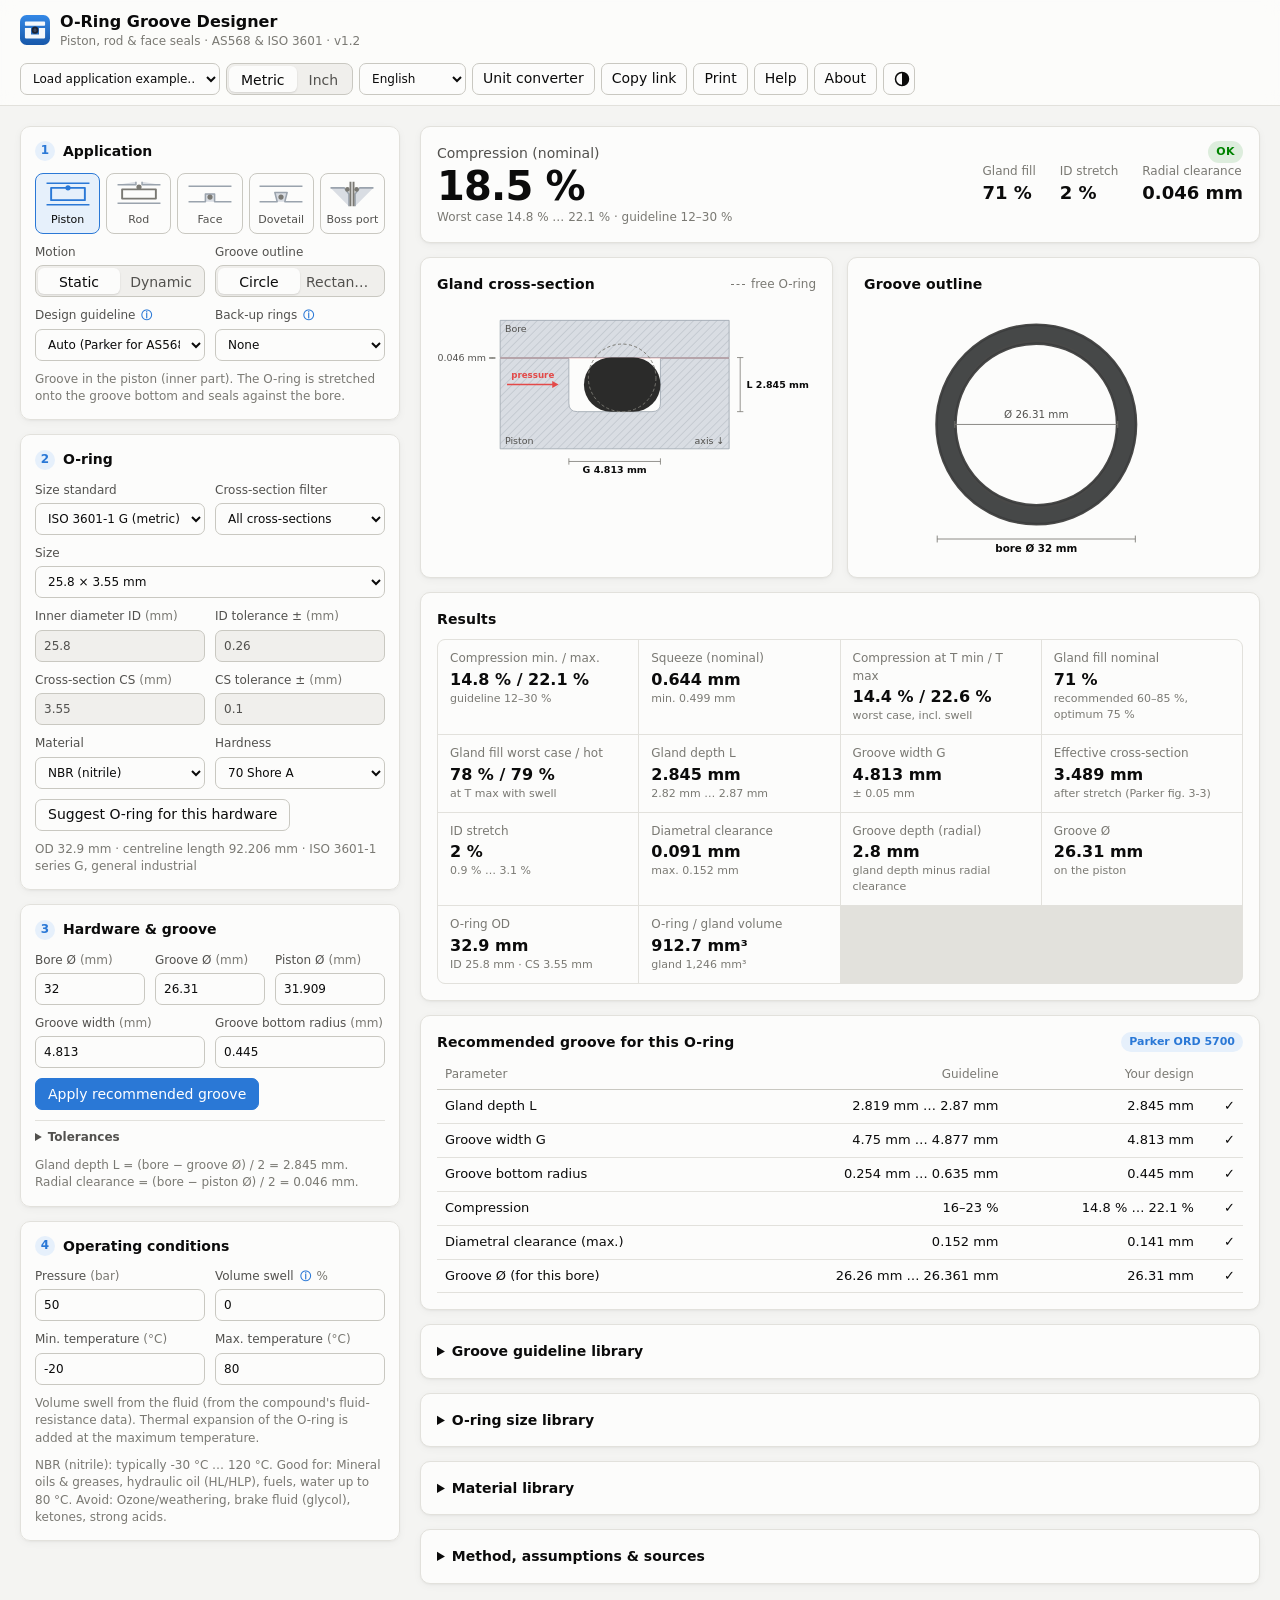
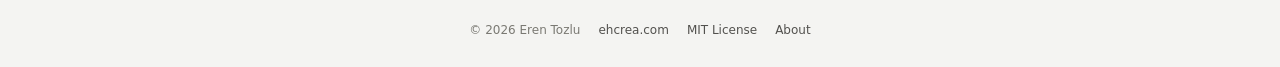
==== commit 1f2858ae: "Merge branch 'patreon-support' Co-Authored-By: Claude Opus 5.5 <noreply@anthropic.com>" ====
--- a/index.html
+++ b/index.html
@@ -16,7 +16,7 @@
   <meta name="apple-mobile-web-app-status-bar-style" content="default">
   <meta name="theme-color" content="#f4f4f2" media="(prefers-color-scheme: light)">
   <meta name="theme-color" content="#111110" media="(prefers-color-scheme: dark)">
-  <link rel="stylesheet" href="css/style.css?v=20">
+  <link rel="stylesheet" href="css/style.css?v=21">
   <script>
     // Apply the saved theme before first paint to avoid a flash.
     try { const t = localStorage.getItem('oring.theme'); if (t === 'light' || t === 'dark') document.documentElement.setAttribute('data-theme', t); } catch (e) { /* storage unavailable */ }
@@ -365,12 +365,12 @@
 
   <div class="toast" id="toast" role="status" hidden></div>
 
-  <script src="js/units.js?v=20"></script>
-  <script src="js/i18n.js?v=20"></script>
-  <script src="js/data.js?v=20"></script>
-  <script src="js/calc.js?v=20"></script>
-  <script src="js/presets.js?v=20"></script>
-  <script src="js/drawing.js?v=20"></script>
-  <script src="js/app.js?v=20"></script>
+  <script src="js/units.js?v=21"></script>
+  <script src="js/i18n.js?v=21"></script>
+  <script src="js/data.js?v=21"></script>
+  <script src="js/calc.js?v=21"></script>
+  <script src="js/presets.js?v=21"></script>
+  <script src="js/drawing.js?v=21"></script>
+  <script src="js/app.js?v=21"></script>
 </body>
 </html>
--- a/css/style.css
+++ b/css/style.css
@@ -246,6 +246,10 @@
 .about-head p { margin: 2px 0 0; color: var(--text-3); font-size: 12px; }
 .about p { line-height: 1.55; margin: 0 0 10px; }
 .about a { color: var(--accent); }
+.about-support { margin: 14px 0 0; padding: 12px 14px; border: 1px solid var(--border); border-radius: var(--radius); background: var(--accent-soft); }
+.about-support p { margin: 0 0 10px; }
+.about a.btn-support { display: inline-flex; align-items: center; gap: 6px; padding: 7px 14px; border-radius: 999px; background: #ff424d; color: #fff; font-weight: 600; font-size: 13px; text-decoration: none; }
+.about a.btn-support:hover { background: #e63a44; }
 .about .about-meta { margin: 14px 0 0; padding-top: 10px; border-top: 1px solid var(--border); color: var(--text-3); font-size: 12px; }
 
 /* ---------- O-ring designer additions ---------- */
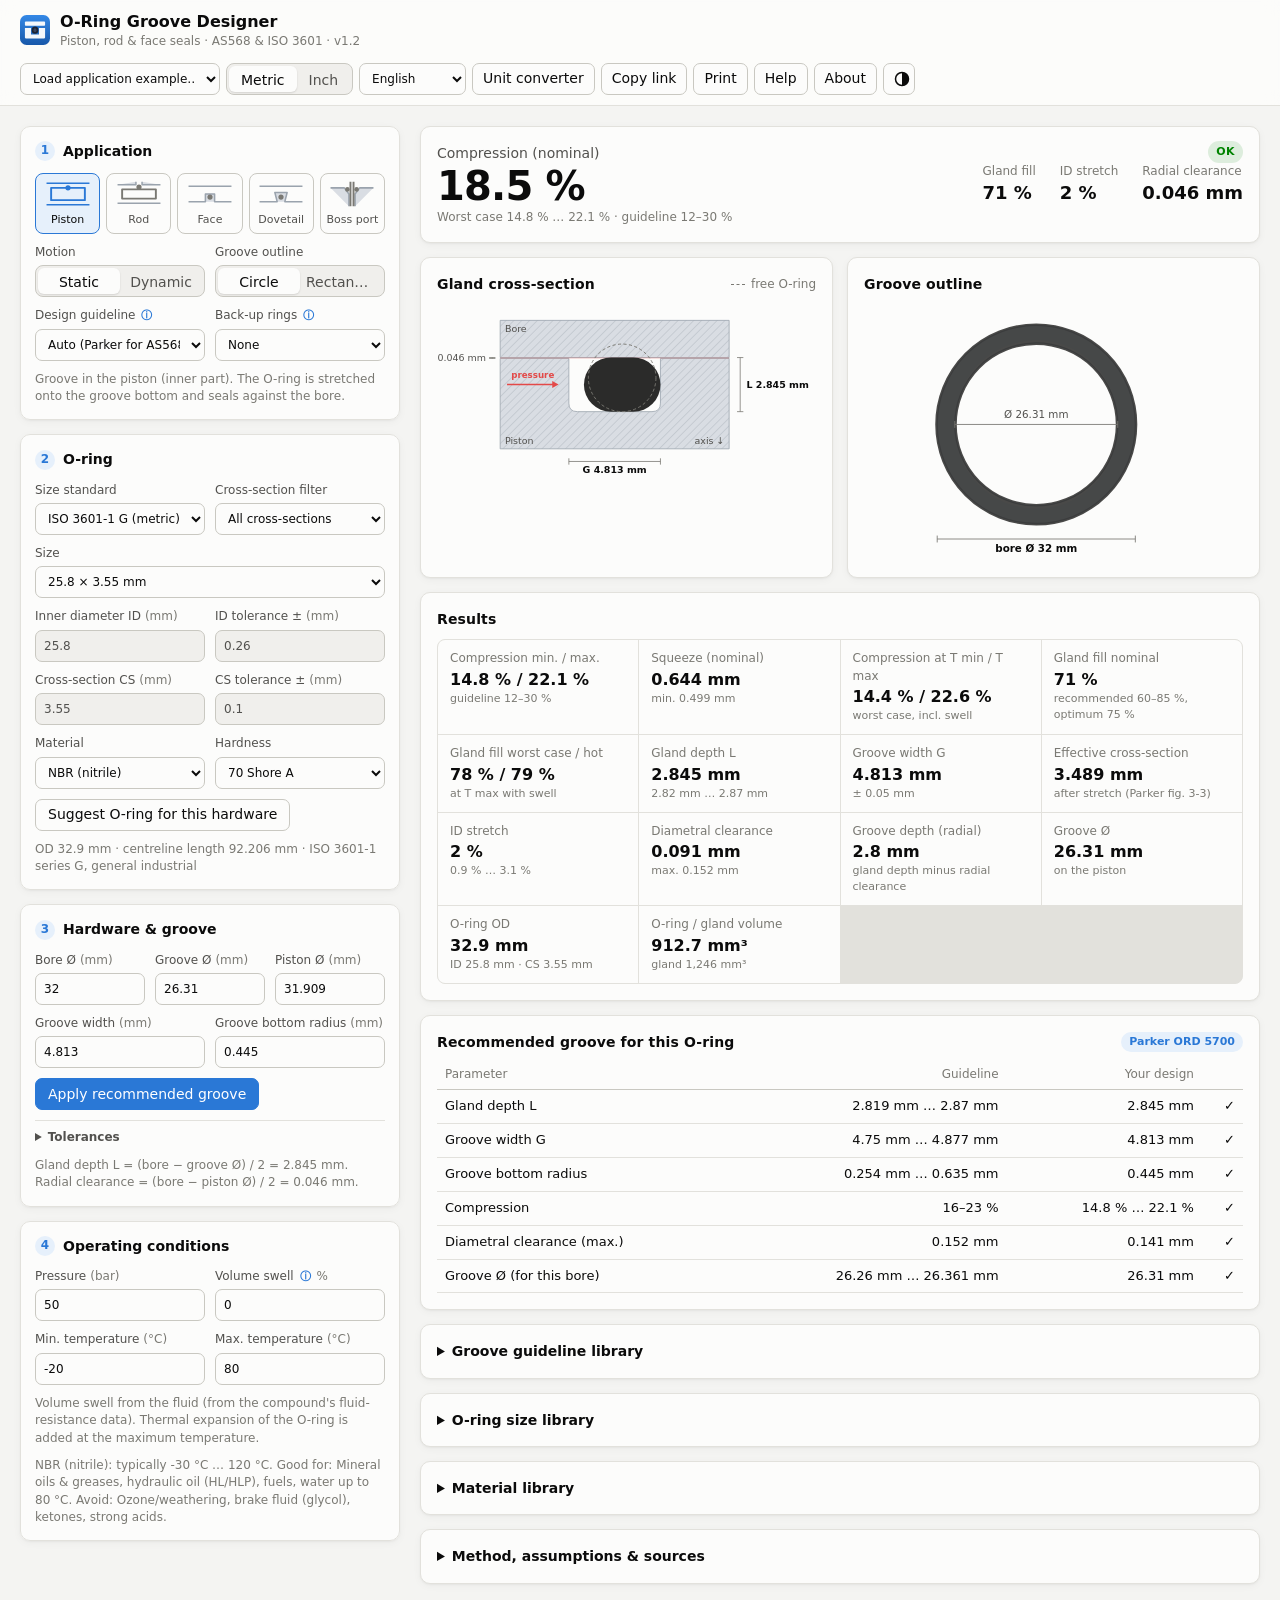
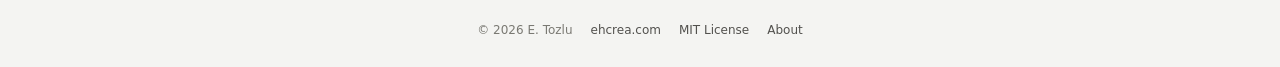
==== commit 70850ad3: "Show the author as "E. Tozlu" everywhere About section, footer, structured-data author, LICENSE and " ====
--- a/index.html
+++ b/index.html
@@ -1,10 +1,38 @@
 <!doctype html>
-<html lang="en">
+<html lang="en" data-page="en">
 <head>
   <meta charset="utf-8">
   <meta name="viewport" content="width=device-width, initial-scale=1">
-  <title>O-Ring Groove Designer</title>
-  <meta name="description" content="Design and check O-ring grooves (glands) for piston, rod and face seals: compression, gland fill, stretch and extrusion gap, with AS568 and ISO 3601 sizes and Parker / ERIKS public guidelines.">
+  <!-- seo: generated by tools/build-pages.js -->
+  <title>O-Ring Groove Designer: groove dimensions, squeeze and gland fill calculator</title>
+  <meta name="description" content="Free online O-ring groove calculator for piston, rod, face, dovetail and boss seals: squeeze, gland fill, stretch, extrusion gap and material limits, with AS568 and ISO 3601 sizes and Parker / ERIKS guidelines. Metric or inch.">
+  <link rel="canonical" href="https://ehcrea.github.io/o-ring-groove-designer/">
+  <link rel="alternate" hreflang="en" href="https://ehcrea.github.io/o-ring-groove-designer/">
+  <link rel="alternate" hreflang="de" href="https://ehcrea.github.io/o-ring-groove-designer/de/">
+  <link rel="alternate" hreflang="nl" href="https://ehcrea.github.io/o-ring-groove-designer/nl/">
+  <link rel="alternate" hreflang="tr" href="https://ehcrea.github.io/o-ring-groove-designer/tr/">
+  <link rel="alternate" hreflang="es" href="https://ehcrea.github.io/o-ring-groove-designer/es/">
+  <link rel="alternate" hreflang="x-default" href="https://ehcrea.github.io/o-ring-groove-designer/">
+  <meta property="og:type" content="website">
+  <meta property="og:site_name" content="ehcrea">
+  <meta property="og:title" content="O-Ring Groove Designer: groove dimensions, squeeze and gland fill calculator">
+  <meta property="og:description" content="Free online O-ring groove calculator for piston, rod, face, dovetail and boss seals: squeeze, gland fill, stretch, extrusion gap and material limits, with AS568 and ISO 3601 sizes and Parker / ERIKS guidelines. Metric or inch.">
+  <meta property="og:url" content="https://ehcrea.github.io/o-ring-groove-designer/">
+  <meta property="og:image" content="https://ehcrea.github.io/o-ring-groove-designer/icons/og-image.png">
+  <meta property="og:image:width" content="1200">
+  <meta property="og:image:height" content="630">
+  <meta property="og:image:alt" content="O-Ring Groove Designer: groove dimensions, squeeze and gland fill calculator">
+  <meta property="og:locale" content="en_US">
+  <meta property="og:locale:alternate" content="de_DE">
+  <meta property="og:locale:alternate" content="nl_NL">
+  <meta property="og:locale:alternate" content="tr_TR">
+  <meta property="og:locale:alternate" content="es_ES">
+  <meta name="twitter:card" content="summary_large_image">
+  <meta name="twitter:title" content="O-Ring Groove Designer: groove dimensions, squeeze and gland fill calculator">
+  <meta name="twitter:description" content="Free online O-ring groove calculator for piston, rod, face, dovetail and boss seals: squeeze, gland fill, stretch, extrusion gap and material limits, with AS568 and ISO 3601 sizes and Parker / ERIKS guidelines. Metric or inch.">
+  <meta name="twitter:image" content="https://ehcrea.github.io/o-ring-groove-designer/icons/og-image.png">
+  <script type="application/ld+json">{"@context":"https://schema.org","@type":"WebApplication","name":"O-Ring Groove Designer","alternateName":"O-Ring Groove Designer: groove dimensions, squeeze and gland fill calculator","url":"https://ehcrea.github.io/o-ring-groove-designer/","description":"Free online O-ring groove calculator for piston, rod, face, dovetail and boss seals: squeeze, gland fill, stretch, extrusion gap and material limits, with AS568 and ISO 3601 sizes and Parker / ERIKS guidelines. Metric or inch.","applicationCategory":"EngineeringApplication","operatingSystem":"Any (web browser)","browserRequirements":"Requires JavaScript","inLanguage":["en","de","nl","tr","es"],"isAccessibleForFree":true,"offers":{"@type":"Offer","price":"0","priceCurrency":"EUR"},"license":"https://opensource.org/licenses/MIT","image":"https://ehcrea.github.io/o-ring-groove-designer/icons/og-image.png","author":{"@type":"Person","name":"E. Tozlu","url":"https://erentozlu.com"},"publisher":{"@type":"Organization","name":"ehcrea","url":"https://ehcrea.com"},"codeRepository":"https://github.com/ehcrea/o-ring-groove-designer","featureList":["O-ring groove dimensions for piston, rod, face, dovetail and boss seals","Squeeze, gland fill, stretch and extrusion gap checks","AS568 and ISO 3601 O-ring sizes","Parker and ERIKS design guidelines","Metric and inch units","English, German, Dutch, Turkish and Spanish"]}</script>
+  <!-- /seo -->
   <link rel="icon" href="icons/favicon.svg" type="image/svg+xml">
   <link rel="icon" href="icons/favicon-32.png" sizes="32x32" type="image/png">
   <link rel="icon" href="icons/favicon-16.png" sizes="16x16" type="image/png">
@@ -16,7 +44,7 @@
   <meta name="apple-mobile-web-app-status-bar-style" content="default">
   <meta name="theme-color" content="#f4f4f2" media="(prefers-color-scheme: light)">
   <meta name="theme-color" content="#111110" media="(prefers-color-scheme: dark)">
-  <link rel="stylesheet" href="css/style.css?v=21">
+  <link rel="stylesheet" href="css/style.css?v=22">
   <script>
     // Apply the saved theme before first paint to avoid a flash.
     try { const t = localStorage.getItem('oring.theme'); if (t === 'light' || t === 'dark') document.documentElement.setAttribute('data-theme', t); } catch (e) { /* storage unavailable */ }
@@ -325,13 +353,23 @@
 
       <details class="card notes">
         <summary>Method, assumptions &amp; sources</summary>
-        <div class="notes-body" data-i18n-html="notes"></div>
+        <div class="notes-body" data-i18n-html="notes"><!--i18n:notes--><ul>
+<li><b>Compression</b> = (cross-section − gland depth) / cross-section. The worst case combines the O-ring cross-section tolerance, the gland tolerances and the installed stretch. Optionally the parts are fully offset by the radial clearance (eccentricity).</li>
+<li><b>Stretch</b> flattens the cross-section; the reduction follows Parker's empirical curve (ORD 5700, fig. 3-3). Piston grooves: stretch on the groove bottom. Rod grooves: stretch on the rod, or circumferential compression of the centreline. Face grooves: the O-ring should seat on the outer wall for internal pressure and on the inner wall for external pressure.</li>
+<li><b>Gland fill</b> = installed cross-section area / gland area (bottom radii removed); volume is conserved when the ring is stretched. Hot fill adds the O-ring's volumetric thermal expansion and the volume swell; the metal is assumed not to expand (conservative).</li>
+<li><b>Rounded rectangles</b>: perimeter = 2(L + W) − (8 − 2π)R. Stretch and fit compare O-ring and groove perimeters. A centreline corner radius of at least 3 × cross-section is a common rule of thumb.</li>
+<li><b>Dovetail grooves</b>: gland area = depth × opening width + depth² · tan(undercut angle); the O-ring mean diameter should match the groove mean diameter (Parker Design Chart 4-4, ERIKS Table 3.C-3). <b>Boss seals</b>: AS568 -9xx rings with port and MS33656 fitting-end dimensions from the ERIKS handbook; the check covers the stretch on the fitting undercut and the material limits.</li>
+<li><b>Guidelines</b>: Parker ORD 5700 Design Tables 4-2 (industrial static), 4-3 (face seals), 5-2 and 5-2-b (industrial reciprocating, inch and metric); ERIKS O-ring Technical Handbook section 12 Tables 3.C-1 (face, metric), 3.C-2 (static radial, metric), 3.D-1 (dynamic, metric), 3.D-2 (back-up rings) and 3.B-1a (clearance). Other cross-sections are interpolated from these tables.</li>
+<li><b>Limits used</b>: static compression 12–30 % (max. 30 %, Parker), dynamic 8–16 %; minimum squeeze ≈ 0.2 mm; gland fill 60–85 % nominal, optimum 75 %, at least 10 % void; installed stretch ≤ 5 % (Parker), ≤ 3 % for face seals (ERIKS); clearances halved for silicone and fluorosilicone; back-up rings above 103.5 bar static (Parker) or 50 bar dynamic (ERIKS).</li>
+<li><b>Sizes</b>: AS568 dimensions per AS568A as listed in Parker ORD 5700 Table 9-1; ISO 3601-1 series G per Parker Table 9-6. Material temperature ranges and expansion coefficients are typical values (Parker Table 2-5).</li>
+<li>Not covered: rotary seals, pneumatic floating rings, crush seals, friction and assembly force, extrusion charts versus pressure and hardness, thermal expansion of the housing. Design guides are guidelines; confirm with the seal supplier.</li>
+</ul><!--/i18n:notes--></div>
       </details>
     </section>
   </main>
 
   <footer class="site-footer">
-    <span>© 2026 Eren Tozlu</span>
+    <span>© 2026 E. Tozlu</span>
     <a href="https://ehcrea.com" target="_blank" rel="noopener">ehcrea.com</a>
     <a href="https://github.com/ehcrea/o-ring-groove-designer/blob/main/LICENSE" target="_blank" rel="noopener">MIT License</a>
     <a href="#about" id="about-link">About</a>
@@ -339,12 +377,45 @@
 
   <dialog class="about" id="about" aria-labelledby="about-title">
     <form method="dialog"><button class="btn btn-icon about-close" title="Close" aria-label="Close">✕</button></form>
-    <div data-i18n-html="about"></div>
+    <div data-i18n-html="about"><!--i18n:about--><div class="about-head"><img src="icons/favicon.svg" alt=""><div><h2 id="about-title">O-Ring Groove Designer</h2><p>Version 1.2 · by E. Tozlu</p></div></div>
+<p>A free, browser-based tool for designing and checking O-ring grooves (glands): piston and rod seals, static or dynamic, and face seals with circular or rounded-rectangle grooves. It checks compression with worst-case tolerances, gland fill, stretch, extrusion gap, temperature and material limits. All calculations run in your browser.</p>
+<p>Includes the AS568 and ISO 3601-1 size series, an elastomer library and groove guideline tables based on the public design guides of Parker (O-Ring Handbook ORD 5700) and ERIKS (O-ring Technical Handbook). Not affiliated with or endorsed by these companies.</p>
+<p>Made by E. Tozlu. More engineering tools and projects at <a href="https://ehcrea.com" target="_blank" rel="noopener">ehcrea.com</a>.</p>
+<p>Open source under the <a href="https://github.com/ehcrea/o-ring-groove-designer/blob/main/LICENSE" target="_blank" rel="noopener">MIT License</a>; the source code is on <a href="https://github.com/ehcrea/o-ring-groove-designer" target="_blank" rel="noopener">GitHub</a>.</p>
+<div class="about-social"><span class="about-social-label">Follow ehcrea.studio</span><a class="social-link" href="https://www.instagram.com/ehcrea.studio" target="_blank" rel="noopener" aria-label="ehcrea.studio on Instagram (opens in a new tab)"><svg viewBox="0 0 24 24" width="18" height="18" aria-hidden="true" focusable="false"><rect x="3" y="3" width="18" height="18" rx="5" fill="none" stroke="currentColor" stroke-width="2"/><circle cx="12" cy="12" r="4" fill="none" stroke="currentColor" stroke-width="2"/><circle cx="17.5" cy="6.5" r="1.3" fill="currentColor"/></svg><span>Instagram</span></a><a class="social-link" href="https://www.facebook.com/ehcrea.studio" target="_blank" rel="noopener" aria-label="ehcrea.studio on Facebook (opens in a new tab)"><svg viewBox="0 0 24 24" width="18" height="18" aria-hidden="true" focusable="false"><path fill="currentColor" d="M13.5 21v-7.5h2.6l.4-3h-3V8.6c0-.9.3-1.5 1.5-1.5h1.6V4.4c-.3 0-1.2-.1-2.3-.1-2.3 0-3.8 1.4-3.8 3.9v2.3H7.9v3h2.6V21h3z"/></svg><span>Facebook</span></a></div><div class="about-support"><p><strong>Enjoying the groove designer?</strong> It is free for everyone and I keep adding features in my spare time. If it saved you time on a seal design or helped you learn, you can support its development on Patreon. Every contribution, big or small, helps me keep building new engineering tools. Thank you!</p><a class="btn-support" href="https://www.patreon.com/ehcrea" target="_blank" rel="noopener"><span aria-hidden="true">♥</span> Support me on Patreon</a></div>
+<p class="about-meta">Results are design guidance. Confirm critical seals with the seal supplier and by testing.</p><!--/i18n:about--></div>
   </dialog>
 
   <dialog class="about help" id="help" aria-labelledby="help-title">
     <form method="dialog"><button class="btn btn-icon about-close" title="Close" aria-label="Close">✕</button></form>
-    <div data-i18n-html="help"></div>
+    <div data-i18n-html="help"><!--i18n:help--><h2 id="help-title">How to use the O-Ring Groove Designer</h2>
+<p>New here? Pick an example from <b>Load application example…</b> in the toolbar, then change one value at a time and watch the results.</p>
+<h3>Four steps</h3>
+<ol>
+<li><b>Application</b>: choose the seal type. <i>Piston</i>: groove in the inner part, sealing against a bore. <i>Rod</i>: groove in the housing, sealing against a rod or shaft. <i>Face</i>: groove in a flat face under a cover. <i>Dovetail</i>: undercut face groove that holds the O-ring. <i>Boss port</i>: O-ring of a straight-thread tube fitting. Then set static or dynamic motion, the pressure direction (face seals) and the groove outline: circle or rounded rectangle.</li>
+<li><b>O-ring</b>: pick a standard size (AS568, ISO 3601-1 or boss seals) or enter a custom one, then the material and hardness. <b>Suggest O-ring</b> picks the standard size that fits your hardware best.</li>
+<li><b>Hardware &amp; groove</b>: enter the main dimension (bore, rod, groove wall or centreline) and press <b>Apply recommended groove</b> to size the groove from the Parker or ERIKS guideline. Adjust the dimensions and tolerances to match your drawing.</li>
+<li><b>Operating conditions</b>: pressure, temperature range and the volume swell of the O-ring in your fluid.</li>
+</ol>
+<h3>The gland</h3>
+<svg viewBox="0 0 420 170" aria-hidden="true"><path class="metal" d="M10 20H410V52H10Z"/><path class="metal" d="M10 66H150V140H270V66H410V160H10Z"/><rect class="oring" x="168" y="52" width="70" height="88" rx="35"/><path class="dim" d="M150 150H270M150 145V155M270 145V155"/><text x="210" y="166" text-anchor="middle">G</text><path class="dim" d="M290 52V140M285 52H295M285 140H295"/><text x="298" y="100">L</text><path class="dim" d="M370 52V66M365 52H375M365 66H375"/><text x="380" y="63">E/2</text><path class="dim" d="M120 52V140" stroke-dasharray="3 3"/><text x="40" y="100">CS &gt; L</text></svg>
+<dl>
+<dt>Gland depth L</dt><dd>Distance from the groove bottom to the mating surface; for radial seals it includes the radial clearance, for face seals the flange gap.</dd>
+<dt>Groove width G</dt><dd>Room for the O-ring to deform sideways, for swell and for back-up rings.</dd>
+<dt>Clearance E</dt><dd>Diametral gap between the moving or mating parts (E/2 per side): the extrusion path under pressure.</dd>
+<dt>Compression (squeeze)</dt><dd>(CS − L) / CS: how much the cross-section is squeezed. Too little leaks, too much causes high friction, compression set and damage. Static 12–30 %, dynamic 8–16 %.</dd>
+<dt>Gland fill</dt><dd>O-ring cross-section area / gland area. Aim for about 75 % and stay below 85 %, so there is room for swell and thermal expansion.</dd>
+<dt>Stretch</dt><dd>How much the O-ring ID is stretched at installation. Keep below 5 % (3 % for face seals); stretch also flattens the cross-section.</dd>
+<dt>Worst case</dt><dd>All tolerances at their least favourable limits: the smallest ring in the deepest gland, and the other way round.</dd>
+</dl>
+<h3>Reading the results</h3>
+<ul>
+<li>The badge shows <b>OK</b>, <b>Check</b> (warnings) or <b>Problem</b> (errors). Each warning says what to change.</li>
+<li><b>Recommended groove</b> compares your design with the guideline values; ✓ is within the guideline, ! is outside.</li>
+<li>The libraries at the bottom list all O-ring sizes, the groove guideline tables and the materials. Click a row to use it.</li>
+<li>The ⓘ icons explain individual inputs. <b>Copy link</b> saves the whole design in a link; <b>Unit converter</b> converts lengths, pressures and temperatures.</li>
+</ul>
+<p class="about-meta">The tool follows the public design guides of Parker and ERIKS. Always confirm critical seals with the seal supplier and by testing.</p><!--/i18n:help--></div>
   </dialog>
 
   <dialog class="about converter" id="converter" aria-labelledby="conv-title">
@@ -365,12 +436,12 @@
 
   <div class="toast" id="toast" role="status" hidden></div>
 
-  <script src="js/units.js?v=21"></script>
-  <script src="js/i18n.js?v=21"></script>
-  <script src="js/data.js?v=21"></script>
-  <script src="js/calc.js?v=21"></script>
-  <script src="js/presets.js?v=21"></script>
-  <script src="js/drawing.js?v=21"></script>
-  <script src="js/app.js?v=21"></script>
+  <script src="js/units.js?v=22"></script>
+  <script src="js/i18n.js?v=22"></script>
+  <script src="js/data.js?v=22"></script>
+  <script src="js/calc.js?v=22"></script>
+  <script src="js/presets.js?v=22"></script>
+  <script src="js/drawing.js?v=22"></script>
+  <script src="js/app.js?v=22"></script>
 </body>
 </html>
--- a/css/style.css
+++ b/css/style.css
@@ -246,6 +246,10 @@
 .about-head p { margin: 2px 0 0; color: var(--text-3); font-size: 12px; }
 .about p { line-height: 1.55; margin: 0 0 10px; }
 .about a { color: var(--accent); }
+.about-social { display: flex; flex-wrap: wrap; align-items: center; gap: 8px; margin: 12px 0 0; }
+.about-social-label { font-weight: 600; margin-right: 4px; }
+.about a.social-link { display: inline-flex; align-items: center; gap: 6px; min-height: 32px; padding: 5px 12px; border: 1px solid var(--border); border-radius: 999px; color: inherit; font-weight: 600; font-size: 13px; text-decoration: none; }
+.about a.social-link:hover { border-color: currentColor; text-decoration: underline; }
 .about-support { margin: 14px 0 0; padding: 12px 14px; border: 1px solid var(--border); border-radius: var(--radius); background: var(--accent-soft); }
 .about-support p { margin: 0 0 10px; }
 .about a.btn-support { display: inline-flex; align-items: center; gap: 6px; padding: 7px 14px; border-radius: 999px; background: #ff424d; color: #fff; font-weight: 600; font-size: 13px; text-decoration: none; }
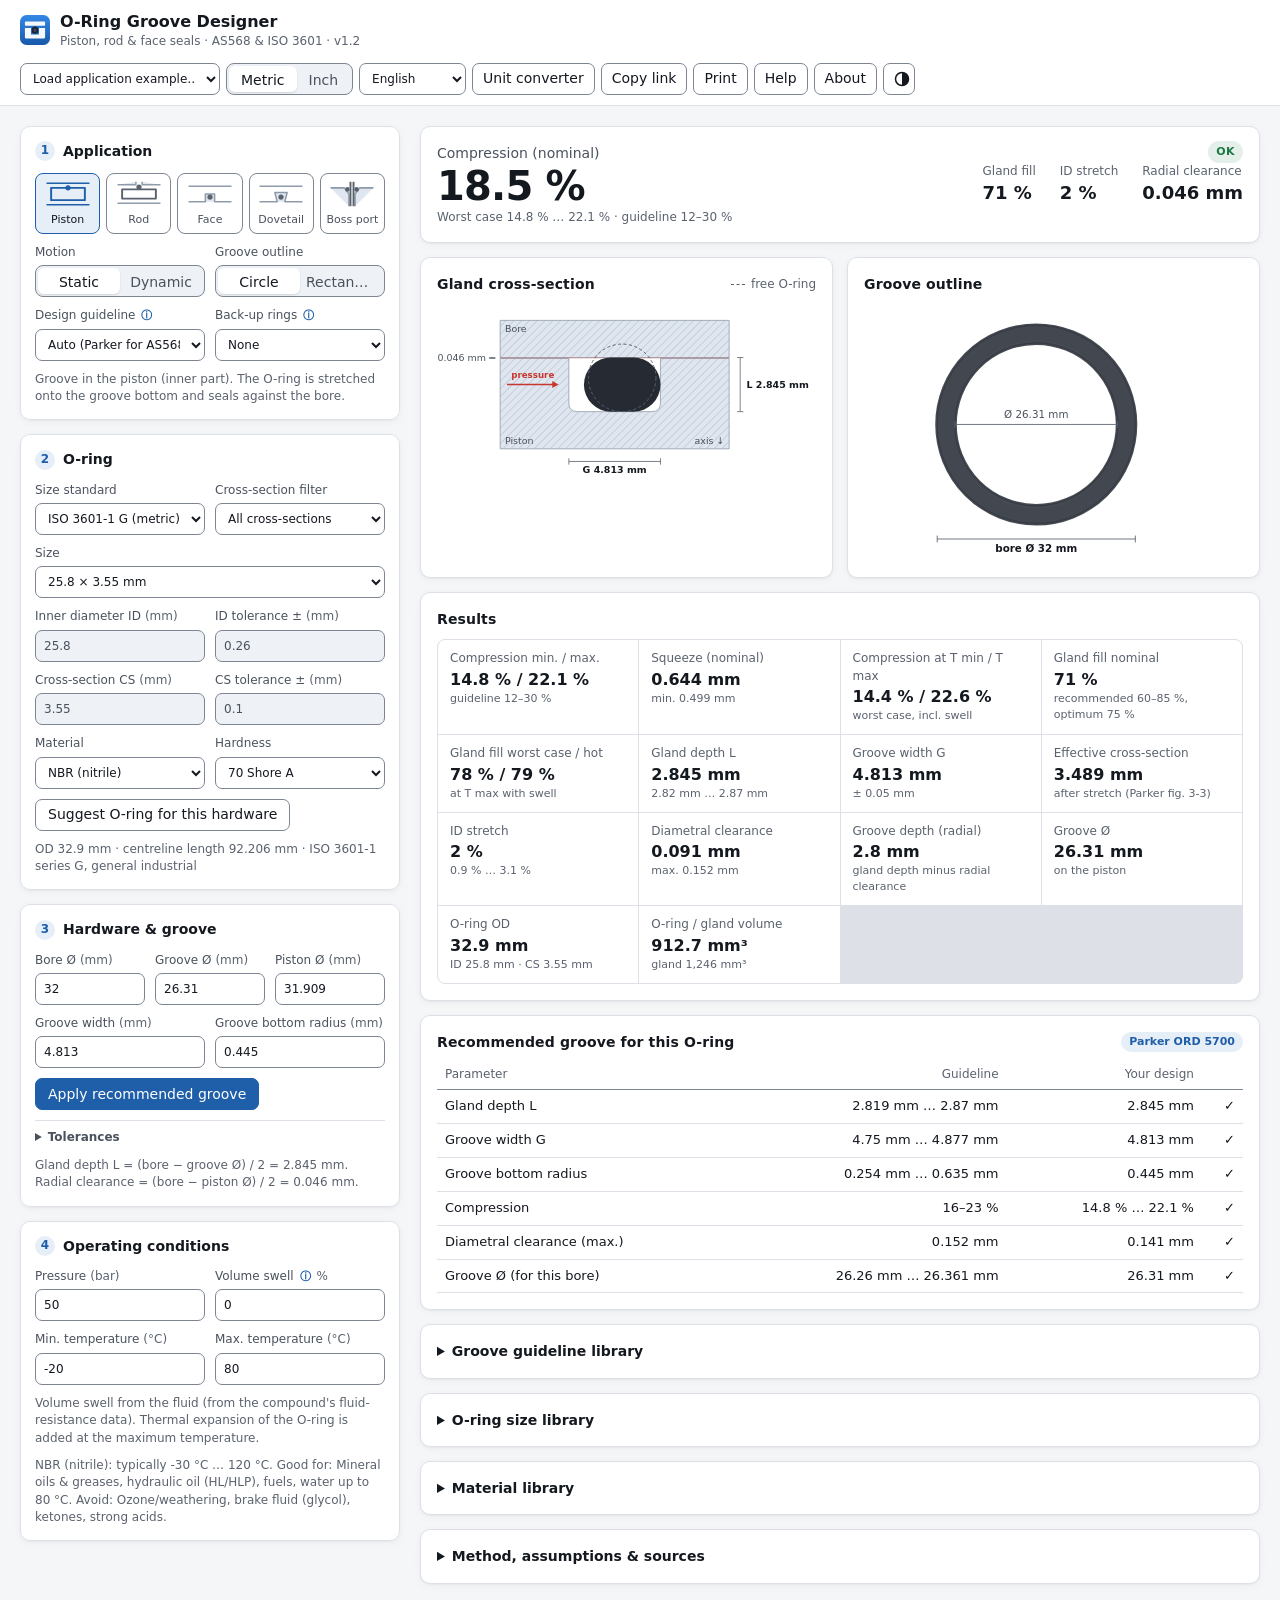
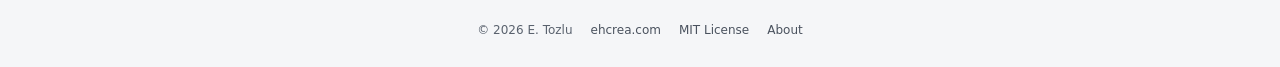
==== commit 1e4a55bd: "Use the shared calculators colour palette in light and dark mode All ehcrea calculators now share on" ====
--- a/index.html
+++ b/index.html
@@ -42,12 +42,12 @@
   <meta name="mobile-web-app-capable" content="yes">
   <meta name="apple-mobile-web-app-title" content="O-Ring">
   <meta name="apple-mobile-web-app-status-bar-style" content="default">
-  <meta name="theme-color" content="#f4f4f2" media="(prefers-color-scheme: light)">
-  <meta name="theme-color" content="#111110" media="(prefers-color-scheme: dark)">
+  <meta name="theme-color" content="#f5f6f8" media="(prefers-color-scheme: light)">
+  <meta name="theme-color" content="#0f1216" media="(prefers-color-scheme: dark)">
   <link rel="stylesheet" href="css/style.css?v=22">
   <script>
     // Apply the saved theme before first paint to avoid a flash.
-    try { const t = localStorage.getItem('oring.theme'); if (t === 'light' || t === 'dark') document.documentElement.setAttribute('data-theme', t); } catch (e) { /* storage unavailable */ }
+    try { const t = (localStorage.getItem('ehcrea.theme') || localStorage.getItem('oring.theme')); if (t === 'light' || t === 'dark') document.documentElement.setAttribute('data-theme', t); } catch (e) { /* storage unavailable */ }
   </script>
 </head>
 <body>
--- a/css/style.css
+++ b/css/style.css
@@ -1,24 +1,24 @@
 :root {
   color-scheme: light;
-  --bg: #f4f4f2;
-  --surface: #fcfcfb;
-  --surface-2: #f0efec;
-  --border: #e2e1dc;
-  --border-strong: #c9c8c1;
-  --text: #0b0b0b;
-  --text-2: #52514e;
-  --text-3: #7a7973;
-  --accent: #2a78d6;
+  --bg: #f5f6f8;
+  --surface: #ffffff;
+  --surface-2: #eef1f5;
+  --border: #dde1e7;
+  --border-strong: #7d8592;
+  --text: #14181f;
+  --text-2: #4a525e;
+  --text-3: #5a626e;
+  --accent: #1f5ea8;
   --accent-ink: #ffffff;
-  --accent-soft: #e6f0fb;
-  --metal: #d9dde3;
-  --metal-edge: #9aa3ad;
-  --rubber: #2b2b2a;
-  --grid: #ebeae6;
-  --s1: #2a78d6; --s2: #eb6834; --s3: #1baf7a; --s4: #eda100; --s5: #e87ba4;
-  --cold: #2a78d6; --hot: #e34948;
-  --ok: #008300; --warn: #b26b00; --err: #c62828; --info: #2a78d6;
-  --warn-bg: #fff6e5; --err-bg: #fdecec; --info-bg: #eef4fc;
+  --accent-soft: #e6eef8;
+  --metal: #dfe6ef;
+  --metal-edge: #8f9bab;
+  --rubber: #262b33;
+  --grid: #e6e9ee;
+  --s1: #1f5ea8; --s2: #c8501c; --s3: #117a52; --s4: #946200; --s5: #c2457a;
+  --cold: #1f5ea8; --hot: #c8372f;
+  --ok: #1d7a46; --warn: #8a4b00; --err: #b3261e; --info: #1f5ea8;
+  --warn-bg: #fff4e5; --err-bg: #fdecec; --info-bg: #eaf1fa;
   --radius: 10px;
   --shadow: 0 1px 2px rgba(0,0,0,.04), 0 2px 8px rgba(0,0,0,.04);
   --mono: ui-monospace, SFMono-Regular, Menlo, Consolas, monospace;
@@ -26,27 +26,27 @@
 @media (prefers-color-scheme: dark) {
   :root:not([data-theme="light"]) {
     color-scheme: dark;
-    --bg: #111110; --surface: #1a1a19; --surface-2: #232321; --border: #2e2e2c; --border-strong: #45453f;
-    --text: #f0efec; --text-2: #c3c2b7; --text-3: #8f8e86;
-    --accent: #3987e5; --accent-soft: #1d2b3d;
-    --metal: #3a3f46; --metal-edge: #6b7480; --rubber: #d7d6d0; --grid: #2a2a28;
-    --s1: #3987e5; --s2: #d95926; --s3: #199e70; --s4: #c98500; --s5: #d55181;
-    --cold: #3987e5; --hot: #e66767;
-    --ok: #3fae3f; --warn: #e0a030; --err: #f07070; --info: #6aa8f0;
-    --warn-bg: #2d2412; --err-bg: #331a1a; --info-bg: #17222f;
+    --bg: #0f1216; --surface: #171b21; --surface-2: #1f252d; --border: #2b323c; --border-strong: #6b7482;
+    --text: #e7eaef; --text-2: #b4bcc7; --text-3: #9aa3af;
+    --accent: #6aa5ec; --accent-ink: #0b1018; --accent-soft: #1b2a3d;
+    --metal: #2a3542; --metal-edge: #6b7a8c; --rubber: #d5dae1; --grid: #262c35;
+    --s1: #6aa5ec; --s2: #f08a4b; --s3: #3fbf8a; --s4: #e0a030; --s5: #e87ba4;
+    --cold: #6aa5ec; --hot: #f07070;
+    --ok: #5cc98c; --warn: #f3c27a; --err: #ff8a80; --info: #6aa5ec;
+    --warn-bg: #2e2312; --err-bg: #331a1a; --info-bg: #17222f;
     --shadow: none;
   }
 }
 :root[data-theme="dark"] {
   color-scheme: dark;
-  --bg: #111110; --surface: #1a1a19; --surface-2: #232321; --border: #2e2e2c; --border-strong: #45453f;
-  --text: #f0efec; --text-2: #c3c2b7; --text-3: #8f8e86;
-  --accent: #3987e5; --accent-soft: #1d2b3d;
-  --metal: #3a3f46; --metal-edge: #6b7480; --rubber: #d7d6d0; --grid: #2a2a28;
-  --s1: #3987e5; --s2: #d95926; --s3: #199e70; --s4: #c98500; --s5: #d55181;
-  --cold: #3987e5; --hot: #e66767;
-  --ok: #3fae3f; --warn: #e0a030; --err: #f07070; --info: #6aa8f0;
-  --warn-bg: #2d2412; --err-bg: #331a1a; --info-bg: #17222f;
+  --bg: #0f1216; --surface: #171b21; --surface-2: #1f252d; --border: #2b323c; --border-strong: #6b7482;
+  --text: #e7eaef; --text-2: #b4bcc7; --text-3: #9aa3af;
+  --accent: #6aa5ec; --accent-ink: #0b1018; --accent-soft: #1b2a3d;
+  --metal: #2a3542; --metal-edge: #6b7a8c; --rubber: #d5dae1; --grid: #262c35;
+  --s1: #6aa5ec; --s2: #f08a4b; --s3: #3fbf8a; --s4: #e0a030; --s5: #e87ba4;
+  --cold: #6aa5ec; --hot: #f07070;
+  --ok: #5cc98c; --warn: #f3c27a; --err: #ff8a80; --info: #6aa5ec;
+  --warn-bg: #2e2312; --err-bg: #331a1a; --info-bg: #17222f;
   --shadow: none;
 }
 
@@ -252,8 +252,8 @@
 .about a.social-link:hover { border-color: currentColor; text-decoration: underline; }
 .about-support { margin: 14px 0 0; padding: 12px 14px; border: 1px solid var(--border); border-radius: var(--radius); background: var(--accent-soft); }
 .about-support p { margin: 0 0 10px; }
-.about a.btn-support { display: inline-flex; align-items: center; gap: 6px; padding: 7px 14px; border-radius: 999px; background: #ff424d; color: #fff; font-weight: 600; font-size: 13px; text-decoration: none; }
-.about a.btn-support:hover { background: #e63a44; }
+.about a.btn-support { display: inline-flex; align-items: center; gap: 6px; padding: 7px 14px; border-radius: 999px; background: #d6303a; color: #fff; font-weight: 600; font-size: 13px; text-decoration: none; }
+.about a.btn-support:hover { background: #c42b35; }
 .about .about-meta { margin: 14px 0 0; padding-top: 10px; border-top: 1px solid var(--border); color: var(--text-3); font-size: 12px; }
 
 /* ---------- O-ring designer additions ---------- */
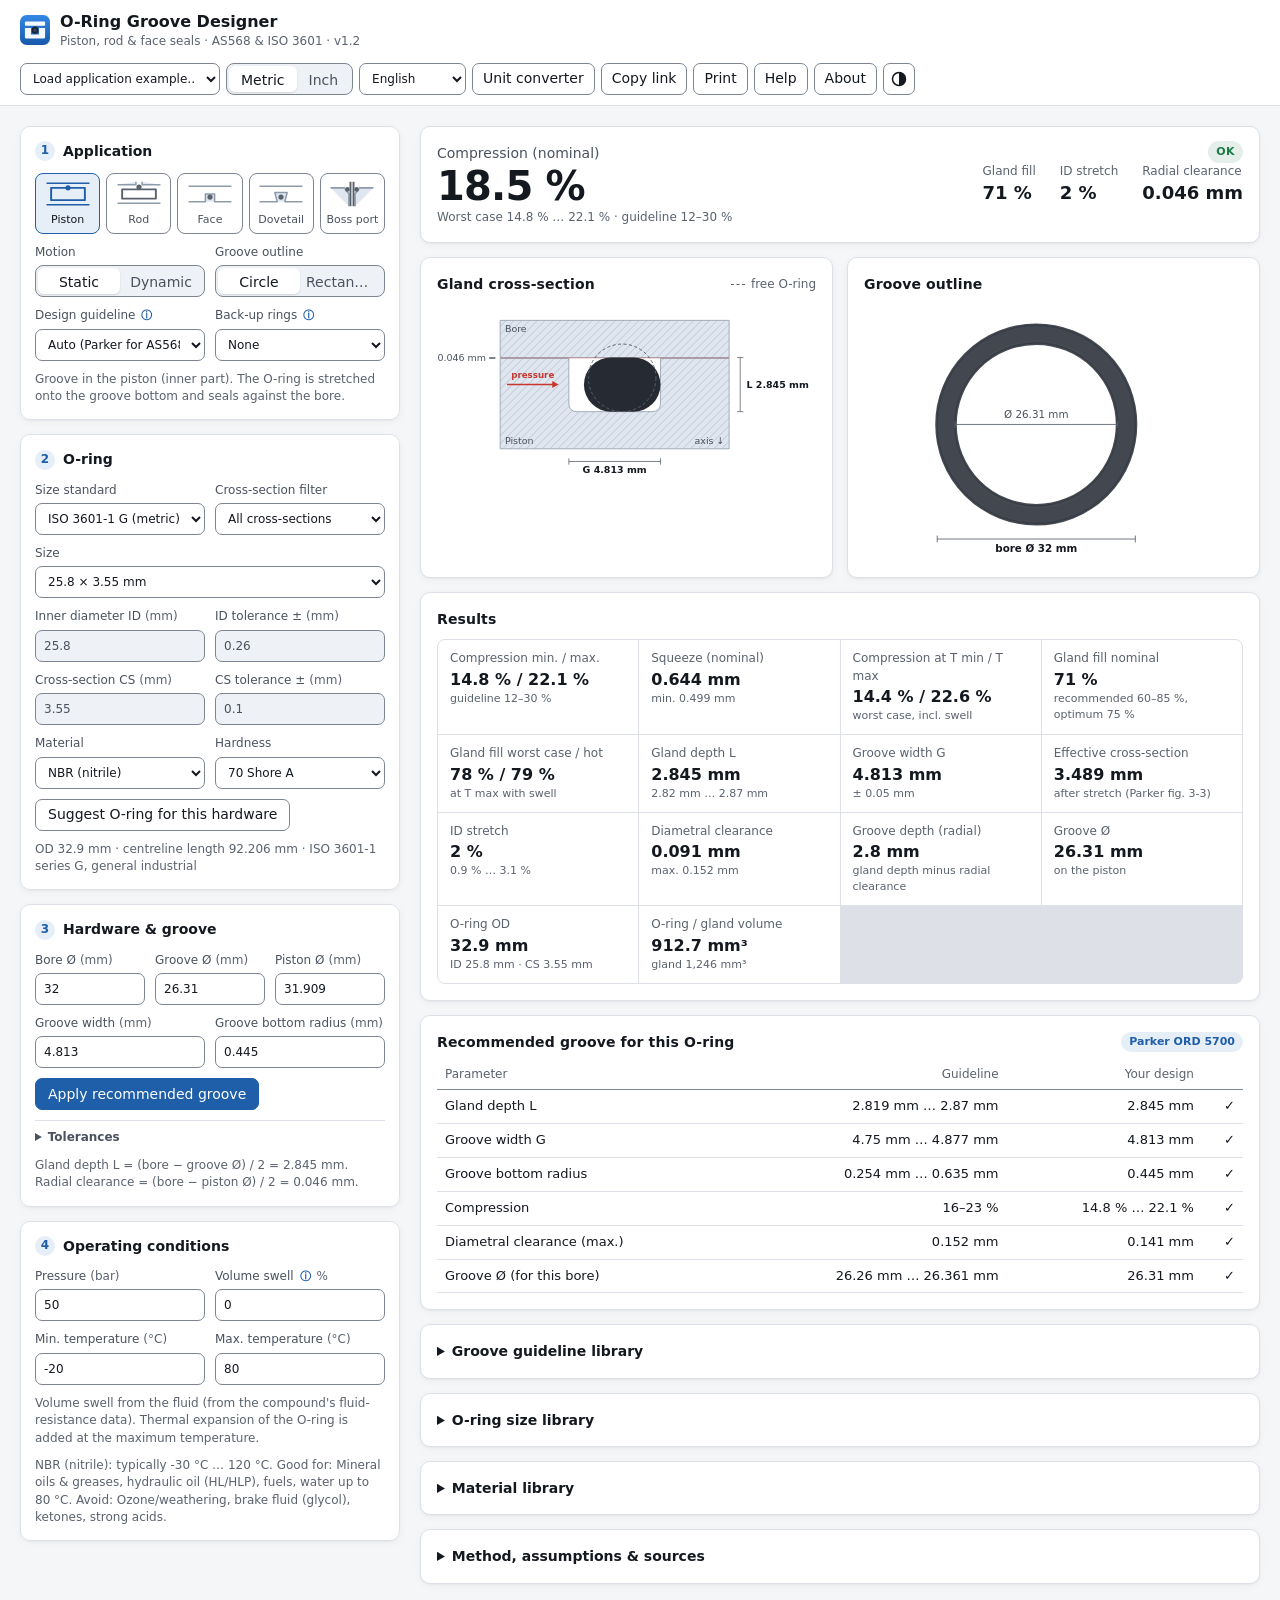
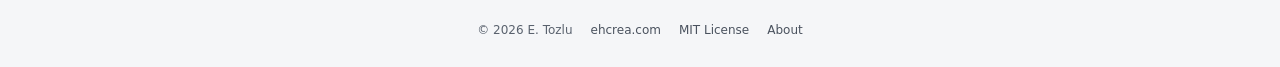
==== commit 87aa2178: "New app icons: black ehcrea bar, shared blue family look App graphic on top, black bar with white "e" ====
--- a/index.html
+++ b/index.html
@@ -36,7 +36,7 @@
   <link rel="icon" href="icons/favicon.svg" type="image/svg+xml">
   <link rel="icon" href="icons/favicon-32.png" sizes="32x32" type="image/png">
   <link rel="icon" href="icons/favicon-16.png" sizes="16x16" type="image/png">
-  <link rel="apple-touch-icon" href="icons/apple-touch-icon.png" sizes="180x180">
+  <link rel="apple-touch-icon" href="icons/app-icon-180.png" sizes="180x180">
   <link rel="manifest" href="manifest.webmanifest">
   <meta name="apple-mobile-web-app-capable" content="yes">
   <meta name="mobile-web-app-capable" content="yes">
--- a/css/style.css
+++ b/css/style.css
@@ -358,3 +358,22 @@
 .toolbar { gap: 6px; }
 .toolbar .btn { padding: 0 10px; }
 @media (max-width: 640px) { .preset, .preset select { width: 100%; max-width: 100%; } }
+
+/* Phones: every panel stays inside the screen width, in every language
+   (same rules in all ehcrea calculators). Grid and flex children may shrink below their
+   content width, long labels wrap, wide tables scroll inside their own box. */
+.layout > *, .results > *, fieldset, .card, .grid2 > *, .grid3 > *, .grid-cards > *, .layout-picker > *, .stack-legend > * { min-width: 0; }
+.layout-picker button { overflow-wrap: anywhere; }
+input, select, textarea { max-width: 100%; }
+.legend-key { display: inline-flex; flex-wrap: wrap; align-items: center; row-gap: 4px; max-width: 100%; }
+.table-wrap { max-width: 100%; }
+@media (max-width: 640px) {
+  table.data td:first-child { white-space: normal; }
+  /* Field label and unit wrap onto two lines instead of widening the form. */
+  .layout label:not(.check) { display: flex; flex-wrap: wrap; align-items: baseline; }
+  .layout label:not(.check) > input, .layout label:not(.check) > select { flex: 1 0 100%; min-width: 0; }
+}
+
+/* Theme switch: square icon button with the icon exactly centred (same in every ehcrea
+   calculator). ".toolbar .btn" padding must not apply to it, or the 16 px icon is pushed right. */
+.toolbar .btn-icon, #theme { width: 32px; height: 32px; padding: 0; display: inline-grid; place-items: center; }
